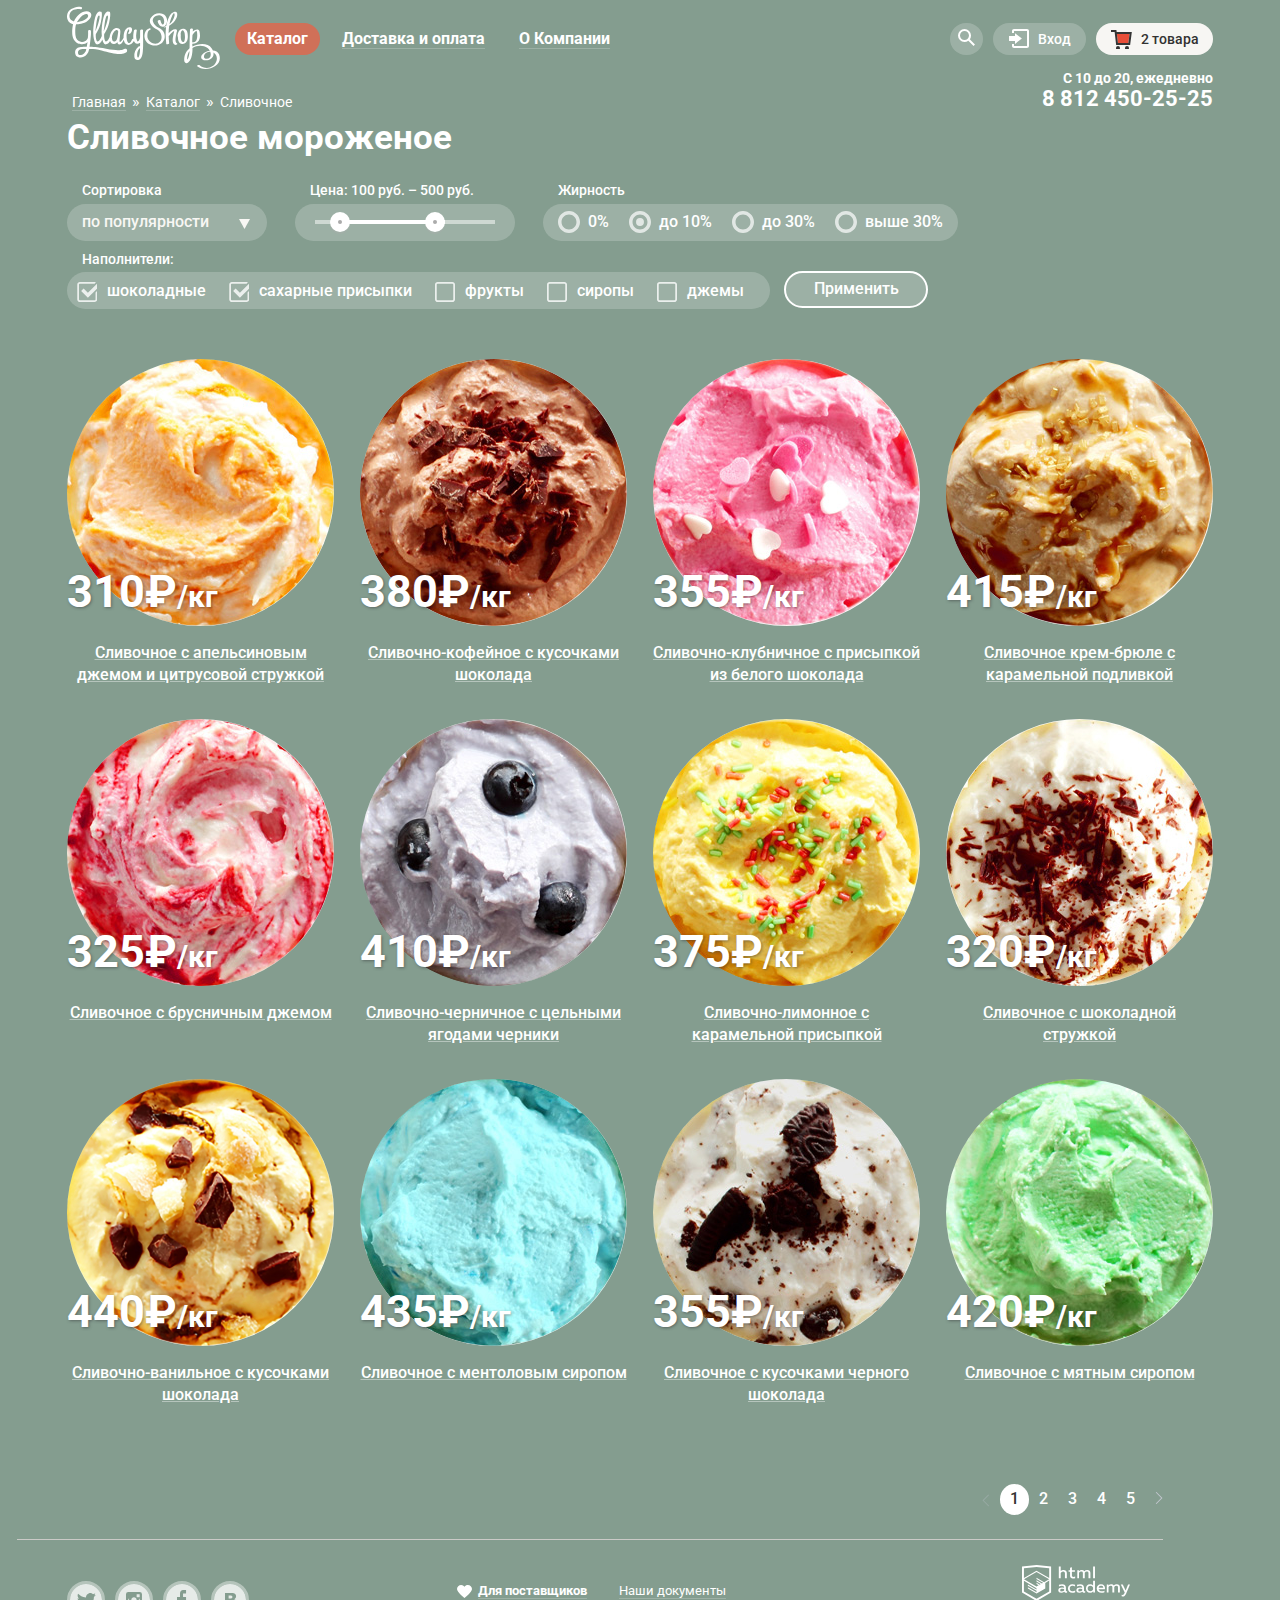
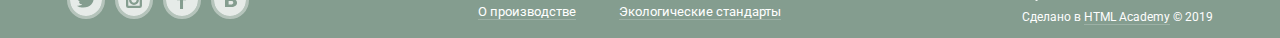
==== catalog.html @ 7339ff9d "Правки по защите" ====
<!DOCTYPE html>
<html lang="ru">
  <head>
    <meta charset="utf-8">
    <title>Сливочное мороженное - Магазин Глейси</title>
    <link href="https://fonts.googleapis.com/css?family=Roboto:400,500,700&display=swap&subset=cyrillic" rel="stylesheet">
    <link rel="stylesheet" href="css/normalize.css">
    <link rel="stylesheet" href="css/style.css">
  </head>
  <body>
  <input class="visually-hidden" type="radio" id="product-1" name="toggle" checked>
  <input class="visually-hidden" type="radio" id="product-2" name="toggle">
  <input class="visually-hidden" type="radio" id="product-3" name="toggle">
    <header class="header container">
      <div class="main-header-wrapper">
      <a class="logo" href="/"><img src="img/gllacy.svg" alt="Магазин мороженного Глейси" width="154" height="64"></a>
      <nav class="main-nav">
        <ul class="nav-list">
          <li class="nav-item active-main-menu"><a>Каталог</a>
            <ul class="catalog-nav-list">
              <li class="catalog-nav-item"><a>Новинки</a></li>
              <li class="catalog-nav-item active-sub-menu"><a href="#">Сливочное</a></li>
              <li class="catalog-nav-item"><a href="#">Щербеты</a></li>
              <li class="catalog-nav-item"><a href="#">Фруктовый лед</a></li>
              <li class="catalog-nav-item"><a href="#">Мелорин</a></li>
            </ul>
          <li class="nav-item"><a href="#">Доставка и оплата</a></li>
          <li class="nav-item"><a href="#">О Компании</a></li>
        </ul>
      </nav>
        <a href="" class="header-button search-button"></a>
        <div class="search-wrapper">
        <div class="search-area">
          <form class="" method="get">
            <label  class="visually-hidden" for="search"></label>
            <input type="search" class="field search-field" id="search" placeholder="Крем-брюле">
          </form>
        </div>

        </div>
        <a href="#" class="header-button user-nav-button">Вход</a>
        <div class="user-nav-wrapper">
        <div class="user-nav">
          <form class="user-nav-form" method="get">
            <p>
              <label class="visually-hidden" for="user-email"></label>
              <input type="email" class="email-field field" id="user-email" name="user-email"  placeholder="email@example.com">
            </p>
            <p>
              <label for="user-password" class="visually-hidden"></label>
              <input class="password-field field" id="user-password" type="password" name="password" placeholder="*******">
            </p>
            <button class="login-button btn" type="submit">Войти</button>
          </form>
          <a href="#">Забыли пароль?</a>
          <a href="#">Новая регистрация</a>
        </div>
        </div>
        <a href="" class="header-button cart cart-active">2 товара</a>
        <div class="cart-full-wrapper">
        <div class="cart-full">
          <table class="checkout">
            <tr class="checkout-goods">
              <td class="checkout-goods-delete"><button class="goods-reset-button" type="reset"></button></td>
              <td class="checkout-goods-img"><img class="checkout-img-radius" src="img/checkout-icecream-1.jpg" width="33" height="33" alt="Пломбир с апельсиновым джемом"></td>
              <td class="checkout-goods-name"><a href="#">Пломбир с апельсиновым джемом</a></td>
              <td class="checkout-goods-quantity">1,5 кг х 200 руб.</td>
              <td class="checkout-goods-amount">300 руб.</td>
            </tr>
            <tr class="checkout-goods">
              <td class="checkout-goods-delete"><button class="goods-reset-button" type="reset"></button></td>
              <td class="checkout-goods-img"><img class="checkout-img-radius" src="img/checkout-icecream-2.jpg" width="33" height="33"  alt="Клубничный пломбир с присыпкой из белого шоколада"></td>
              <td class="checkout-goods-name"><a href="#">Клубничный пломбир с присыпкой из белого шоколада</a></td>
              <td class="checkout-goods-amount">1,5 кг х 300 руб.</td>
              <td class="checkout-goods-amount">450 руб.</td>
            </tr>
          </table>
          <span class="checkout-total-amount">Итого: 750 руб.</span>
          <a class="checkout-button btn" href="#">Оформить заказ</a>
        </div>
        </div>
        <div class="opening-hours">
          <p>С 10 до 20, ежедневно<br><a href="tel:+78124502525">8 812 450-25-25</a></p>
        </div>
       </div>
    </header>
    <main class="main-content container">
      <ul class="breadcrumbs-list">
        <li class="breadcrumbs-item"><a href="/">Главная</a></li>
        <li class="breadcrumbs-item"><a href="#">Каталог</a></li>
        <li class="breadcrumbs-item"><a>Сливочное</a></li>
      </ul>
      <section>
        <h1 class="title">Сливочное мороженое</h1>
        <section class="goods-filter">
          <h2 class="visually-hidden">Фильтр</h2>
          <form class="goods-filter" action="#" method="get">
            <fieldset class="filter-field">
              <legend class="filter-title">Сортировка</legend>
              <div class="filter-wrapper select">
                <select class="filter-select" name="sort" id="sort">
                  <option value="popular">по популярности</option>
                  <option value="low-price">сначала не дорогие</option>
                  <option value="high-price">сначала дорогие</option>
                  <option value="fat">по жирности</option>
                </select>
                <svg class="select-icon" xmlns="http://www.w3.org/2000/svg" viewBox="0 0 11 10" width="11" height="10">
                  <path d="M5.5 10L0 0h11"/>
                </svg>
              </div>
            </fieldset>
            <fieldset class="filter-field">
              <legend class="filter-title">Цена: 100 руб. – 500 руб.</legend>
                <div class="filter-wrapper filter-price">
                  <div class="range-controls">
                    <div class="scale">
                      <div class="bar">
                        <div class="toggle toggle-min"></div>
                        <div class="toggle toggle-max"></div>
                      </div>
                    </div>
                  </div>
                </div>
            </fieldset>
            <fieldset class="filter-field">
                <legend class="filter-title">Жирность</legend>
                <div class="filter-wrapper fat">
                  <label class="radio">
                    <input class="radio-input visually-hidden" type="radio" name="fat" value="0">
                    <span class="radio-button"></span>
                    <span class="radio-label">0%</span>
                  </label>
                  <label class="radio">
                    <input class="radio-input visually-hidden"  type="radio" name="fat" value="up to 10" checked>
                    <span class="radio-button"></span>
                    <span class="radio-label">до 10%</span>
                  </label>
                  <label class="radio">
                    <input class="radio-input visually-hidden"  type="radio" name="fat" value="up to 30">
                    <span class="radio-button"></span>
                    <span class="radio-label">до 30%</span>
                  </label>
                  <label class="radio">
                    <input class="radio-input visually-hidden"  type="radio" name="fat" value="more then 30">
                    <span class="radio-button"></span>
                    <span class="radio-label">выше 30%</span>
                  </label>
                </div>
            </fieldset>
            <fieldset class="filter-field">
              <legend class="filter-title">Наполнители:</legend>
              <div class="filter-wrapper filler">
                <label class="check">
                  <input class="check-input visually-hidden" type="checkbox" checked>
                  <span class="check-box"></span>
                  <span class="check-label">шоколадные</span>
                </label>
                <label class="check">
                  <input class="check-input visually-hidden" type="checkbox" checked>
                  <span class="check-box"></span>
                  <span class="check-label">сахарные присыпки</span>
                </label>
                <label class="check">
                  <input class="check-input visually-hidden" type="checkbox">
                  <span class="check-box"></span>
                  <span class="check-label">фрукты</span>
                </label>
                <label class="check">
                  <input class="check-input visually-hidden" type="checkbox">
                  <span class="check-box"></span>
                  <span class="check-label">сиропы</span>
                </label>
                <label class="check">
                  <input class="check-input visually-hidden" type="checkbox">
                  <span class="check-box"></span>
                  <span class="check-label">джемы</span>
              </label>
              </div>
            </fieldset>
            <button class="filter-button" type="submit">Применить</button>
          </form>
        </section>
        <ul class="goods-list">
          <li class="goods-item">
            <a class="goods-link" href="#">
              <img class="round" src="img/orange.jpg" width="267" height="267" alt="Сливочное с апельсиновым джемом и цитрусовой стружкой">
              <p class="price">310&#8381;<span>/кг</span></p>
            </a>
            <a href="#">Сливочное с апельсиновым джемом и цитрусовой стружкой</a>
            <a class="quick-view btn" href="#">Быстрый просмотр</a>
          </li>
          <li class="goods-item">
            <a class="goods-link" href="#">
              <img class="round" src="img/coffee.jpg" width="267" height="267"  alt="Сливочно-кофейное с кусочками шоколада">
              <p class="price">380&#8381;<span>/кг</span></p>
            </a>
            <a href="#">Сливочно-кофейное с кусочками шоколада</a>
            <a class="quick-view btn" href="#">Быстрый просмотр</a>
          </li>
          <li class="goods-item">
            <a class="goods-link" href="#">
              <img class="round" src="img/strawberry.jpg" width="267" height="267"  alt="Сливочно-клубничное с присыпкой из белого шоколада">
              <p class="price">355&#8381;<span>/кг</span></p>
            </a>
            <a href="#">Сливочно-клубничное с присыпкой из белого шоколада</a>
            <a class="quick-view btn" href="#">Быстрый просмотр</a>
          </li>
          <li class="goods-item">
            <a class="goods-link" href="#">
              <img class="round" src="img/cream.jpg" width="267" height="267"  alt="Сливочное крем-брюле с карамельной подливкой">
              <p class="price">415&#8381;<span>/кг</span></p>
            </a>
            <a href="#">Сливочное крем-брюле с карамельной подливкой</a>
            <a class="quick-view btn" href="#">Быстрый просмотр</a>
          </li>
          <li class="goods-item">
              <a class="goods-link" href="#">
              <img class="round" src="img/lingonberry.jpg" width="267" height="267"  alt="Сливочное с брусничным джемом">
            <p class="price">325&#8381;<span>/кг</span></p>
            </a>
            <a href="#">Сливочное с брусничным джемом</a>
            <a class="quick-view btn" href="#">Быстрый просмотр</a>
          </li>
          <li class="goods-item">
            <a class="goods-link" href="#">
              <img class="round" src="img/blueberries.jpg" width="267" height="267"  alt="Сливочно-черничное с цельными ягодами черники ">
              <p class="price">410&#8381;<span>/кг</span></p>
            </a>
            <a href="#">Сливочно-черничное с цельными ягодами черники</a>
            <a class="quick-view btn" href="#">Быстрый просмотр</a>
          </li>
          <li class="goods-item">
            <a class="goods-link" href="#">
              <img class="round" src="img/lemon.jpg" width="267" height="267"  alt="Сливочно-лимонное с карамельной присыпкой">
              <p class="price">375&#8381;<span>/кг</span></p>
            </a>
            <a href="#">Сливочно-лимонное с карамельной присыпкой</a>
            <a class="quick-view btn" href="#">Быстрый просмотр</a>
          </li>
          <li class="goods-item">
            <a class="goods-link" href="#">
              <img class="round" src="img/chocolate-chips.jpg" width="267" height="267"  alt="Сливочное с шоколадной стружкой">
              <p class="price">320&#8381;<span>/кг</span></p>
            </a>
            <a href="#">Сливочное с шоколадной стружкой</a>
            <a class="quick-view btn" href="#">Быстрый просмотр</a>
          </li>
          <li class="goods-item">
            <a class="goods-link" href="#">
              <img class="round" src="img/chocolate-pieces.jpg" width="267" height="267"  alt="Сливочно-ванильное с кусочками шоколада">
              <p class="price">440&#8381;<span>/кг</span></p>
            </a>
            <a href="#">Сливочно-ванильное с кусочками шоколада</a>
            <a class="quick-view btn" href="#">Быстрый просмотр</a>
          </li>
          <li class="goods-item">
            <a class="goods-link" href="#">
              <img class="round" src="img/menthol.jpg" width="267" height="267"  alt="Сливочноe с ментоловым сиропом">
              <p class="price">435&#8381;<span>/кг</span></p>
            </a>
            <a href="#">Сливочноe с ментоловым сиропом</a>
            <a class="quick-view btn" href="#">Быстрый просмотр</a>
          </li>
          <li class="goods-item">
            <a class="goods-link" href="#">
              <img class="round" src="img/black-chokolate.jpg" width="267" height="267"  alt="Сливочное с кусочками черного шоколада">
              <p class="price">355&#8381;<span>/кг</span></p>
            </a>
            <a href="#">Сливочное с кусочками черного шоколада</a>
            <a class="quick-view btn" href="#">Быстрый просмотр</a>
          </li>
          <li class="goods-item">
            <a class="goods-link" href="#">
              <img class="round" src="img/mint.jpg" width="267" height="267"  alt="Сливочное с мятным сиропом">
              <p class="price">420&#8381;<span>/кг</span></p>
            </a>
            <a href="#">Сливочное с мятным сиропом</a>
            <a class="quick-view btn" href="#">Быстрый просмотр</a>
          </li>
        </ul>
      </section>
      <ul class="pagination-list">
         <li class="pagination-item">
           <a class="prev-pages disabled" aria-label="Назад">
             <svg xmlns="http://www.w3.org/2000/svg" width="8" height="12" viewBox="0 0 8 12">
               <path fill="#C1C6CE" d="M7.237 5.642L1.729.133a.506.506 0 1 0-.716.716L6.163 6l-5.151 5.15a.507.507 0 0 0 .716.717l5.509-5.509a.504.504 0 0 0 0-.716z"/>
             </svg>
           </a>
         </li>
         <li class="pagination-item active"><a href="" aria-label="Страница 1">1</a></li>
         <li class="pagination-item"><a href="#" aria-label="Страница 2">2</a></li>
         <li class="pagination-item"><a href="#" aria-label="Страница 3">3</a></li>
         <li class="pagination-item"><a href="#" aria-label="Страница 4">4</a></li>
         <li class="pagination-item"><a href="#" aria-label="Страница 5">5</a></li>
         <li class="pagination-item">
           <a class="next-page" href="#" aria-label="Вперед">
             <svg xmlns="http://www.w3.org/2000/svg" width="8" height="12" viewBox="0 0 8 12">
               <path fill="#C1C6CE" d="M7.237 5.642L1.729.133a.506.506 0 1 0-.716.716L6.163 6l-5.151 5.15a.507.507 0 0 0 .716.717l5.509-5.509a.504.504 0 0 0 0-.716z"/>
             </svg>
           </a>
         </li>
      </ul>
    </main>
    <footer class="footer container">
      <ul class="socials-list">
        <li class="socials-item twitter"><a href="https://twitter.com" aria-label="Twitter"></a></li>
        <li class="socials-item instagram"><a href="https://instagram.com" aria-label="Instagram"></a></li>
        <li class="socials-item facebook"><a href="https://facebook.com" aria-label="Facebook"></a></li>
        <li class="socials-item vkontakte"><a href="https://vk.com" aria-label="VK"></a></li>
      </ul>
      <ul class="company-info-list">
         <li class="company-info-item"><a href="#">Для поставщиков</a></li>
         <li class="company-info-item"><a href="#">Наши документы</a></li>
         <li class="company-info-item"><a href="#">О производстве</a></li>
         <li class="company-info-item"><a href="#">Экологические стандарты</a></li>
       </ul>
       <div class="developer">
         <a href="https://htmlacademy.ru/intensive/htmlcss"><img src="img/logo-htmlacademy-small.svg" width="108" height="39" alt="HTML Academy"></a>
         <p>Сделано в <a href="https://htmlacademy.ru/intensive/htmlcss">HTML Academy</a> © 2019</p>
     </div>
    </footer>
  </body>
</html>
---- css/style.css ----
body {
  font-family: "Roboto", "Open Sans", sans serif;
  font-size: 16px;
  color: #fff;
  background-color: #849d8f;
}
html {
  box-sizing: border-box;
}
*,
*::before,
*::after {
  box-sizing: inherit;
}
a {
  text-decoration: none;
}

button {
  border: none;
}

img {
  max-width: 100%;
  height: auto;
}

.visually-hidden {
  position: absolute;
  width: 1px;
  height: 1px;
  margin: -1px;
  border: 0;
  padding: 0;
  clip: rect(0 0 0 0);
  overflow: hidden;
}
.site-wrapper {
  min-width: 1146px;
  background: #849d8f url("../img/slider-1.png") no-repeat  top center;
}
.btn {
  display: inline-block;
  text-align: center;
  vertical-align: middle;
  text-decoration: none;
  color: #fff;
  border-radius: 30px;
  background-color: #f26843;
  background-image: linear-gradient(to bottom,#f26843 0%,#e74a35 100%);
  box-shadow: 0 1px 1px #ac1000;
  cursor: pointer;
}
.btn:hover {
  background-color: #ed705e;
  box-shadow: 0px 2px 2px 0 #ac1000;
  background-image: linear-gradient(to bottom, rgba(255, 255, 255, 0.2), rgba(255, 255, 255, 0.2)), linear-gradient(to top, #e74a35, #f26843);
}
.btn:active {
  background-color: #ed705e;
  box-shadow: inset 0px 2px 2px 0 #942718;
  background-image: linear-gradient(to bottom, rgba(0, 0, 0, 0.07), rgba(0, 0, 0, 0.07)), linear-gradient(to top, #e74a35, #f26843);
}

.field {
  display: block;
  border-radius: 5px;
  border: 1px solid #d3d3d2;
  background-color: #fff;
  padding-left: 15px;
}

.field:hover {
  border: solid 2px rgba(154, 154, 154, 0.52);
}
.field:focus{
  border: solid 2px rgba(46, 136, 228, 0.52);
  outline: none;
}
input[type="text"]::placeholder,
input[type="email"]::placeholder,
input[type="search"]::placeholder,
textarea::placeholder{
  color: #999;
  font-weight:  normal;
}

input[type="text"],
input[type="email"],
input[type="search"]{
  color: #323232;
  font-weight:  bold;
}

/*Header*/

.main-header-wrapper {
  min-height: 77px;
  display: flex;
  flex-wrap: wrap;
  align-items: center;
  position: relative;
  z-index: 10;
}
.container {
  width: 1146px;
  margin: 0 auto;
}

.logo {
  width: 153px;
  height: 65px;
  border: none;

}
.nav-list {
  list-style: none;
  display: flex;
  flex-wrap: wrap;
  position: relative;
  line-height: 32px;
  max-width: 700px;
  margin-left: -25px;
  cursor: pointer;
}

.nav-item {
  margin-right: 10px;
  padding: 0 12px;
}
.nav-item:hover {
  background-color: #f7f6f3;
  border-radius: 20px;

}
.nav-item:hover a{
  color: #323232;
}

.nav-item a{
  font-weight: bold;
  font-size: 16px;
  color: white;
  line-height: 18px;
  border-bottom: 1px solid rgba(255, 255, 255, 0.2);
}

 .nav-item:first-child:hover .catalog-nav-list {
  display: block;
 }
.nav-item a:hover {
  color: #323232;
}
.active-main-menu {
  background-color: #d07058;
  border-radius: 20px;
  border: none;
}
.active-main-menu a {
  border: none;
}
.catalog-nav-list {
  display: none;
  list-style: none;
  min-width: 143px;
  position: absolute;
  top: 26px;
  left: 28px;
  box-shadow: 0px 20px 20px 0px rgba(0, 0, 0, 0.4);
  border-radius: 5px;
  padding: 0;
  margin: 0;
  padding-top: 10px;
  cursor: pointer;
}
.catalog-nav-list a {
  font-size: 14px;
  font-weight: normal;
  line-height: 16px;
  color: #323232;
  border: none;
}
.catalog-nav-item {
  padding-left: 20px;
  border-bottom: 10px;
  background-color: #f8f7f4;
}
.catalog-nav-item:first-child a {
  font-weight: bold;
}

.catalog-nav-item:first-child{
  padding: 3px 20px;
  border-radius: 5px 5px 0 0;
}

.catalog-nav-item:first-child:after{
  content: "";
  position: absolute;
  top: 47px;
  right: 5px;
  width: 132px;
  height: 1px;
  background-color: #cacac7;
}

.catalog-nav-item:last-child {
  padding-bottom: 5px;
  border-radius: 0 0 5px 5px;
}

.catalog-nav-list li:hover {
  background-color: #fbded7;
}

.catalog-nav-list li:active {
  background-color: #f6b5a5;
}

.catalog-nav-list li:visited {
  background-color: #d07058;
}

.active-sub-menu {
  background-color: #d07058;
}
.active-sub-menu a[href*="#"]{
  color: #fff;
}
.active-sub-menu a:hover{
  color: #323232;
}
.catalog-nav-item:hover a{
  color: #323232;
}

.search-button {
  position: relative;
  min-width: 33px;
  margin-right: 10px;
  border-radius: 50%;
  margin-left: auto;
}
.search-button::before {
  content: "";
  background: url("../img/search.svg") no-repeat;
  position: absolute;
  top: 6px;
  left: 8px;
  width: 21px;
  height: 19px;
}

.search-button:hover:before {
  background: url("../img/search-active.svg") no-repeat;
}
.search-button:hover,
.user-nav-button:hover,
.cart:hover{
  background-color: #f7f6f3;
  color: #323232;
}
.search-wrapper {
  display: none;
  padding-bottom: 10px;
  position: absolute;
  top: 50px;
  right: 210px;
  padding-top: 10px;
}
.search-area {
  min-width: 341px;
  min-height: 84px;
  box-shadow: 0px 20px 20px 0 rgba(0, 0, 0, 0.4);
  padding-top: 0.1px;
  background-color: #f8f7f4;
  border-radius: 5px;
}

.search-field {
  width: 311px;
  height: 44px;
  margin: 20px auto;
}

.search-button:hover +.search-wrapper,
.search-button:focus +.search-wrapper,
.search-wrapper:hover{
  display: block;
}
.search-wrapper:focus-within,
.cart-full-wrapper:focus-within,
.user-nav-wrapper:focus-within{
  display: block;
}

.user-nav-wrapper {
  display: none;
  position: absolute;
  z-index: 1;
  top: 50px;
  right: 110px;
  padding-top: 10px;
}
.user-nav {
  min-width: 277px;
  min-height: 214px;
  box-shadow: 0px 20px 20px 0 rgba(0, 0, 0, 0.4);
  background-color: #f8f7f4;
  border-radius: 5px;
  padding-top: 5px;
  vertical-align: middle;
}
.user-nav a {
  display: block;
  font-size: 13px;
  color: #323232;
  text-decoration: underline;
  margin-left: 140px;
  padding: 2px;

}
.user-nav a:hover{
  color: #e84d37;
}

.user-nav-form {
  display:block;
}

.email-field,
.password-field{
  width: 241px;
  height: 44px;
  margin: 15px auto;
}
.password-field {
  margin-bottom: 25px;
}
.header-button {
  min-height: 32px;
  color: #fff;
  font-size: 14px;
  font-weight: 500;
  line-height: 14px;
  border-radius: 20px;
  padding: 9px 0;
  background: rgba(255,255,255, 0.2);
}
.login-button {
  position: absolute;
  top: 155px;
  left: 20px;
  min-width: 100px;
  min-height: 44px;
  border-radius: 20px;
  cursor: pointer;
}
.user-nav-button  {
  position: relative;
  min-width: 93px;
  padding-left: 45px;
}
.user-nav-button::before {
  content: "";
  background: url("../img/signin.svg") no-repeat;
  position: absolute;
  top: 6px;
  left: 16px;
  width: 21px;
  height: 19px;
}

.user-nav-button:hover:before {
  background: url("../img/signin-active.svg") no-repeat;
  color: #323232;
}
.user-nav-button:hover +.user-nav-wrapper,
.user-nav-button:focus +.user-nav-wrapper,
.user-nav-wrapper:hover{
  display: block;
}
.cart {
  position: relative;
  min-width: 100px;
  margin-left: 10px;
  padding-left: 45px;
  min-width: 100px;
}
.cart::before {
  content: "";
  background: url("../img/basket.svg") no-repeat;
  position: absolute;
  left: 15px;
  top: 7px;
  width: 21px;
  height: 19px;
}

.cart:hover:before {
  background: url("../img/basket-active.svg") no-repeat;
  color: #323232;
}
.cart-active {
  width: 117px;
  background-color: #f7f6f3;
  font-weight: 500;
  color: #323232;
  cursor: pointer;
}
.cart-active:before {
  content: "";
  background: url("../img/basket-active.svg") no-repeat;
}
.cart-active:hover +.cart-full-wrapper,
.cart-active:focus +.cart-full-wrapper,
.cart-full-wrapper:hover{
  display: block;
}

.opening-hours {
  position: absolute;
  right: 0;
  top: 56px;
  font-size: 14px;
  font-weight: bold;
  line-height: 16px;
  text-align: right;
}

.opening-hours a{
  font-size: 22px;
  line-height: 26px;
  text-align: right;
  color: #fff;
}
.opening-hours a:hover{
  color: #ffbc9e
}

/*Main*/
.main-content .title {
  font-size: 35px;
  line-height: 41px;
  margin-top: -10px;
}
.breadcrumbs-list {
  display: flex;
  flex-wrap: wrap;
  list-style: none;
  margin-left: -35px;
 }
 .breadcrumbs-item {
  position: relative;
 }
.breadcrumbs-item a{
  list-style: none;
  font-size: 14px;
  line-height: 16px;
  margin-right: 20px;
  color: #fff;
}
.breadcrumbs-item a:hover{
  color: #ffbc9e;
}

.breadcrumbs-item:not(:last-child):after {
  content: "»";
  left: 60px;
  position: absolute;
}

.breadcrumbs-item [href] {
  border-bottom: 1px solid rgba(255, 255, 255, 0.2);
}
.breadcrumbs-item:last-child a:hover{
  color: #fff;
}

.promo {
  display: flex;
  justify-content: space-between;
  flex-wrap: wrap;
  margin-top: 40px;

}

.first-promo {
  width: 560px;
  min-height: 229px;
  background: #DC143C url("../img/raspberries-bg.jpg") no-repeat;
  position: relative;
  border-radius: 15px;
}
.second-promo {
  width: 560px;
  min-height: 229px;
  background: #904101 url("../img/chocolate-bg.jpg") no-repeat;
  position: relative;
  border-radius: 15px;
}

.promo-title {
  font-size: 35px;
  font-weight: bold;
  line-height: 41px;
  margin: 10px 0;
  padding-left: 20px;
  padding-top: 10px;
}
.promo-text {
  font-size: 18px;
  font-weight: bold;
  line-height: 22px;
  padding-left: 20px;
  padding-right: 20px;

}
.promo-button {
  position: absolute;
  bottom: 10%;
  right: 3%;
  color: #fff;
  font-size: 18px;
  padding: 12px 26px;
}

.features {
  background: #eeecca url("../img/wafer-bg.jpg") no-repeat;
  width: 1146px;
  height: 306px;
  border-radius: 15px;
  font-size: 16px;
  color: #323232;
  margin-top: -20px;
  margin-bottom: 40px;

}

.features-title{
  display: inline-block;
  font-size: 24px;
  font-weight: 500;
  line-height: 30px;
  padding-left: 20px;
  vertical-align: center;
}

.features-list {
  list-style: none;
  display: flex;
  justify-content: space-around;
  flex-wrap: wrap;
  margin: 0;
}

.features-item {
  width: 480px;
  margin-bottom: 25px;
  position: relative;
  line-height: 22px;
  letter-spacing: normal;
}

.icecream::before{
  content: "";
  background: url("../img/icecream.svg") no-repeat;
  position: absolute;
  top: -15px;
  left: -55px;
  width: 49px;
  height: 49px;

}

.leaf:before {
  content: "";
  background: url("../img/leaf.svg") no-repeat;
  position: absolute;
  top: -18px;
  left: -55px;
  width: 49px;
  height: 49px;
}

.cow:before {
  content: "";
  background: url("../img/cow.svg") no-repeat;
  position: absolute;
  top: -16px;
  left: -52px;
  width: 49px;
  height: 49px;
}

.termometr:before {
  content: "";
  background: url("../img/termometr.svg") no-repeat;
  position: absolute;
  top: -19px;
  left: -52px;
  width: 49px;
  height: 49px;
}

.goods-filter {
  display: flex;
  flex-wrap: wrap;
  position: relative;
  margin-left: -7px;
}

.filter-field {
  border: none ;
}
.filter-title {
  font-size: 14px;
  font-weight: 500;
  padding-left: 15px;
}
.filter-wrapper {
  background-color: rgba(255, 255, 255, 0.2);
  border-radius: 30px;
}
select::-ms-expand {
  display: none;
}
select {
  -webkit-appearance: none;
  -moz-appearance: none;
  appearance: none;
  border: none;
}
.select {
  min-width: 194px;
  min-height: 37px;
  position: relative;
  padding: 9px 15px;

}

.filter-select {
  min-width: 170px;
  min-height: 18px;
  background: none;
  font-weight: 500;
  color: #f8f7f4;
  cursor: pointer;
}

.filter-select option {
  font-size: 14px;
  font-weight: 500;
  color: #333;
}
.filter-select:hover,
.filter-select:focus {
 color: #323232;
}
.filter-select:hover + .select-icon,
.filter-select:focus + .select-icon{
  fill: #333;
}
.select:hover,
.select:focus {
  border: none;
  background-color: #fff;
  color: #323232;
}

.select:hover select {
  color: #323232;
}

.select-icon {
  position: absolute;
  z-index: 1;
  top: 15px;
  right: 17px;
  width: 11px;
  height: 10px;
  fill: #f8f7f4;
  pointer-events: none;
}

.range-controls {
  min-width: 220px;
}
.toggle {
  content: "";
  background: url("../img/toggle.svg") no-repeat;
  position: absolute;
  top: 8px;
  left: 10px;
  width: 20px;
  height: 22px;
  cursor: pointer;

}
.range-controls {
  position: relative;
  padding-top: 16.5px;
  padding-bottom: 16.5px;
  padding-left: 20px;
}
.range-controls .scale {
  width: 180px;
  height: 4px;
  margin-left: 0;
  background-color: rgba(255, 255, 255, 0.5);
}
.range-controls .bar {
  height: 4px;
  width: 100px;
  background-color: #fff;
  margin-left: 30px;
}
.range-controls .toggle-min{
  left: 35px;
}
.range-controls .toggle-max {
  left: 130px;
}
.toggle:hover {
  transform: scale(1.1);
}
.fat {
  display: flex;
  justify-content: space-between;
  align-items: center;
  min-width: 415px;
  height: 37px;
  position: relative;
  padding: 0 15px;
  font-weight: 500;
}

.radio-input {

}
.radio {
  cursor: pointer;
}
.radio-button{
  width: 25px;
  height: 25px;
  top: 7px;
  position: absolute;
  opacity: 0.7;
  background: url("../img/radioOff.svg") no-repeat;
  background-size: 22px 22px;
  cursor: pointer;
}

.radio-label {
  padding-left: 30px;
}


.radio-input:checked + .radio-button {
  background: url("../img/radioOn.svg") no-repeat;
  background-size: 22px 22px;
}

.filler  {
  display: flex;
  justify-content: space-between;
  align-items: center;
  width: 703px;
  height: 37px;
  padding: 0 10px;
  font-weight: 500;
}
.check {
  cursor: pointer;
}
.check-input {

}
.check-label {
  padding-left: 30px;
  margin-right: 16px;
}
.check-box {
  width: 20px;
  height: 20px;
  position: absolute;
  padding: 6px;
  opacity: 0.8;
  background: url("../img/checkboxOff.svg") no-repeat;
  background-size: 20px 20px;
  vertical-align: middle;
  cursor: pointer;
}
.check-input:checked + .check-box {
  background: url("../img/checkboxOn.svg") no-repeat;
  background-size: 24px 20px;
}
.check-box:hover,
.check-box:checked:hover,
.radio-button:hover,
.radio-button:checked:hover {
  opacity: 1;
}
.check-box:disabled,
.radio-button:disabled,
.check-label:disabled,
.radio-label:disabled{
  opacity: 0.1;
}

.filter-button{
  width: 144px;
  height: 37px;
  font-weight: 500;
  color: #fff;
  border: solid 2px #fff;
  background-color: rgba(255, 255, 255, 0.2);
  border-radius: 20px;
  margin-top: 20px;
  cursor: pointer;
}
.filter-button:hover {
  background-color: #fff;
  color: #323232;
  font-weight: 500;
}
.filter-button:active {
  box-shadow: inset 0px 2px 1px 0 #696969;
  background-color: #ededed;
}

.wrapper-area {
  display: flex;
  justify-content: space-between;
  flex-wrap: wrap;
  margin-bottom: 40px;
}

.blog-new {
  background: #fff url("../img/strawberry-bg.jpg") no-repeat;
  min-width: 560px;
  min-height: 220px;
  border-radius: 15px;
  padding-left: 20px;
}

.blog-new .title {
  color: #323232;
  font-weight: 500;
  font-size: 16px;
  padding-top: 25px;
  margin-bottom: -7px;

}
.blog-new a {
  font-size: 24px;
  line-height: 30px;
  line-height: 30px;
  color: #323232;
  font-weight: bold;
  text-decoration: underline;
}
.blog-new a:hover{
  color: #ffbc9e;
}

.subscribe {
  background-image: url("../img/subscribe-bg.svg");
  background-repeat: no-repeat;
  position: relative;
  border-radius: 10px;
  width: 560px;
  padding-top: 20px;
  padding-left: 27px;
}

.subscribe::before {
  content: "";
  background-color: #f8f7f4;
  border-radius: 10px;
  position: absolute;
  top: 4px;
  left: 6px;
  width: 549px;
  min-height: 211px;
}
.subscribe p {
  width: 506px;
  line-height: 22px;
  color: #5a5a5a;
  position: absolute;
}
.subscribe-form {
  display: flex;
  position: absolute;
  top: 70%;
  min-height: 44px;
  width: 368px;
  margin-top: -15px;
}

.subscribe-button {
  min-width: 129px;
  height: 44px;
  font-weight: bold;
}
.subscribe-email {
  min-width: 368px;
  height: 44px;
  margin-right: 11px;
  color: #999;
  padding-left: 12px;
  line-height: 44px;
}
.cart-full-wrapper {
  display: none;
  position: absolute;
  z-index: 1;
  top: 50px;
  right: 0;
  padding-top: 10px;
}
.cart-full {
  width: 540px;
  min-height: 240px;
  background-color: #f8f7f4;
  box-shadow: 0px 20px 20px 0 rgba(0, 0, 0, 0.4);
  border-radius: 5px;
  font-size: 13px;
  color: #323232;
}
.checkout-goods-name a{
  color: #323232;
}
.checkout-goods-name a:hover{
  color: #e84d37;
}
.checkout-goods-name:hover {
  text-decoration: underline;
}


.checkout {
  padding: 15px 0;
  position: relative;

}
.checkout:after {
  content: "";
  position: absolute;
  top: 130px;
  width: 510px;
  margin-left: 15px;
  height: 1px;
  background: #cacac7;
}
.checkout-goods {
  height: 50px;
}
.checkout-goods-img {
  width: 33px;
  height: 33px;
}
.checkout-img-radius {
  border-radius: 33px;
}

.checkout-goods-delete {
  width: 33px;
  height: 33px;
  text-align: center;
}
.goods-reset-button {
  width: 11px;
  height: 11px;
  margin: 0 auto;
  background: url("../img/reset.svg") no-repeat;
  cursor: pointer;
}
.checkout-goods-name {
  width: 220px;
  padding: 0 10px;
}
.checkout-goods-quantity {
  width: 100px;
  padding: 0 10px;
}
.checkout-goods-amount {
  padding: 0 10px;
}


.checkout-total-amount {
  font-size: 15px;
  font-weight: bold;
  color: #323232;
  padding: 12px 20px;
  float: right;
}
.checkout-button {
  display: block;
  position: absolute;
  right: 20px;
  bottom: 20px;
  width: 170px;
  height: 44px;
  text-align: center;
  font-size: 18px;
  font-weight: bold;
  line-height: 44px;
}

.goods-list {
  list-style: none;
  display: flex;
  flex-wrap: wrap;
  justify-content: space-between;
  align-items: center;
  margin-top: 40px;
  padding: 0;
}

.goods-item {
  width: 267px;
  height: 360px;
  position: relative;
}
.goods-item  img {
  position: relative;
  z-index: -5;
}

.price {
  position: absolute;
  top: 165px;
  font-size: 45px;
  line-height:45px;
  font-weight: bold;
  color: #fff;
  text-shadow: 0.5px 0.9px 3px rgba(49, 50, 53, 0.5);
}

.bestsellers .goods-item::before {
  content: "";
  background: url("../img/hits.svg") no-repeat;
  position: absolute;
  z-index: 6;
  width: 61px;
  height: 61px;
}
.goods-link {
  padding-bottom: 10px;
}
.goods-item span {
  font-size: 30px;
  font-weight: bold;
  line-height: 45px;
  color: #fff;
  text-shadow: 0.5px 0.9px 3px rgba(49, 50, 53, 0.5);

}
.goods-item a {
  display: block;
  position: relative;
  z-index: 5;
  font-weight: 500;
  font-size: 16px;
  line-height: 22px;
  text-align: center;
  color: #fff;
  text-decoration: underline;
  text-decoration-color: rgba(255, 255, 255, 0.4);

}
.goods-item a:hover{
  color: #ffbc9e
}

.round {
  border-radius: 267px;
}
.items-name {
  border: none;
}
.goods-item:hover {
  z-index: 10;
}
.goods-item:hover:after {
  content: "";
  position: absolute;
  z-index: 3;
  left: -13px;
  top: -8px;
  width: 293px;
  height: 405px;
  border-radius: 5px;
  opacity: 0.2;
  box-shadow: 0px 20px 20px 0 rgba(0, 0, 0, 0.4);
  background-color: #f8f7f4;
}

.goods-item .quick-view {
  display: none;
  width: 200px;
  height: 44px;
  font-size: 18px;
  line-height: 44px;
  vertical-align: center;
  position: relative;
  color: #fff;
  text-decoration: none;
  margin: 10px auto;
}
.goods-item:hover >.quick-view {
  display: block;
  color: #fff;
}

.pagination-list{
  position: relative;
  display: flex;
  justify-content: flex-end;
  flex-wrap: wrap;
  list-style: none;
  margin-top: 45px;
  margin-bottom: 50px;
  margin-right: 40px;
}
.pagination-list a {
  display: block;
  padding: 6px 10px;
  font-size: 16px;
  font-weight: 500;
  color: #fff;

}
.pagination-list a:hover {
  border-radius: 50%;
  background-color: #fff;
  color: #323232;
}
.pagination-list a:active {
  opacity: 0.2;
  color: #000;
}
.pagination-list:after {
  content: "";
  position: absolute;
  top: 55px;
  right: 10px;
  width: 1146px;
  height: 1px;
  background: #cacac7;

}
.prev-pages {
  transform: rotate(180deg);
}
.pagination-list .disabled {
  opacity: 0.3;
}
.pagination-list .disabled:hover {
   background-color: #849d8f;
}
.pagination-list .active {
  border-radius: 50%;
  background-color: #fff;
}
.active a {
  color: #323232;
}

.main-content +.title {
  font-size: 35px;
  font-weight: bold;
  line-height: 41px;
  margin-left: 30px;
  margin-top: -10px;
}

.slider {
  position: relative;
  padding-top: 321px;
  text-align: center;
  color: #ffffff;
}

.slider-list {
  margin: 0;
  padding: 0;
  list-style: none;
}

.slide {
  display: none;
}

.slide-title {
  width: 700px;
  margin: 0 auto;
  margin-bottom: 24px;
  font-size: 60px;
  line-height: 60px;
  font-weight: 800;
}

.slider-button {
  padding: 12px 44px;
  font-weight: 600;
  font-size: 31px;
  line-height: 41px;
}

.slider-controls {
  position: absolute;
  bottom: 23px;
  left: 5px;
  z-index: 20;
  font-size: 0;
}

.slider-controls label {
  display: inline-block;
  width: 20px;
  height: 20px;
  margin-right: 8px;

  background-color: transparent;
  border: 2px solid #ffffff;
  border-radius: 50%;
  cursor: pointer;
  vertical-align: bottom;
}

#product-1:checked ~ .site-wrapper {
  background-color: #849d8f;
  background-image: url("../img/slider-1.png");
}

#product-2:checked ~ .site-wrapper {
  background-color: #8996a6;
  background-image: url("../img/slider-2.png");
}

#product-3:checked ~ .site-wrapper {
  background-color: #9d8b84;
  background-image: url("../img/slider-3.png");
}

#product-1:checked ~ .site-wrapper #slide1,
#product-2:checked ~ .site-wrapper #slide2,
#product-3:checked ~ .site-wrapper #slide3 {
  display: block;
}

#product-1:checked ~ .site-wrapper label[for="product-1"],
#product-2:checked ~ .site-wrapper label[for="product-2"],
#product-3:checked ~ .site-wrapper label[for="product-3"] {
  background-color: #ffffff;
}


.contacts {
  position: relative;
  margin-bottom: 10px;
}
.map {
  width: 1200px;
  margin-left: -27px;
}

.adress {
  width: 302px;
  min-height: 305px;
  background-color: #fff;
  border-radius: 10px;
  position: absolute;
  right: 5px;
  top: 75px;
  padding-left: 25px;
  color: #323232;
}

.adress .title{
  width: 150px;
  font-size: 14px;
  font-weight: normal;
  line-height: 20px;
  padding-top: 35px;

}
.adress span {
  display: inline-block;
  width: 250px;
  font-size: 18px;
  line-height: 24px;
  font-weight: bold;
  margin-top: -5px;
}
.adress p {
  width: 250px;
  font-size: 14px;
  font-weight: normal;
  line-height: 20px;
}

 .adress a {
  font-size: 18px;
  font-weight: bold;
  line-height: 24px;
 }
 .adress a[href^=tel] {
  color: #323232
}

.adress a:hover{
  color: #ffbc9e
}
.feedback-button {
  width: 252px;
  height: 44px;
  font-weight: bold;
  color: #fff;
  padding: 10px 0;
}

/*Footer*/
.footer {
  display: flex;
  flex-wrap: wrap;
  justify-content: space-between;
  margin-top: 10px;
}

.modal {
  display: none;
  position: fixed;
  top: 50%;
  left: 50%;
  margin-top: -180px;
  margin-left: -240px;
  z-index: 15;
  width: 478px;
  height: 443px;
  border-radius: 10px;
  background-color: #f8f7f4;
}
.modal-show {
  display: block;
  animation: bounce 0.6s;
}
.user-name-field,
.feedback .email-field {
  width: 267px;
  height: 44px;
  margin-left: 24px;
}

.mesagge-area {
  width: 428px;
  height: 155px;
  background-color: #fff;
  color: #323232;
  margin: 0 24px;
  padding-top: 10px;

}
.close-button {
  content: "";
  background: url("../img/close.svg") no-repeat;
  width: 18px;
  height: 17px;
  position: absolute;
  top: 25px;
  right: 25px;
  cursor: pointer;
}

.modal .title {
  font-size: 24px;
  font-weight: 500;
  color: #323232;
  line-height: 24px;
  padding-left: 24px;
}

.modal-button{
  width: 139px;
  height: 44px;
  position: absolute;
  vertical-align: middle;
  right: 25px;
  bottom: 25px;
}
@keyframes bounce {
  0% {
    transform: translateY(-2000px);
  }
  70% {
    transform: translateY(30px);
  }
  90% {
    transform: translateY(-10px);
  }
  100% {
    transform: translateY(0);
  }
}


.developer {
  font-size: 12px;
  line-height: 18px;
  text-align:left;
  color: #fefefe;
}
.developer a:last-child{
  color: #fefefe;
  border-bottom: 1px solid rgba(255, 255, 255, 0.2);
}
.developer a:hover{
  color: #ffbc9e
}
.developer img {
  margin-bottom: -10px;
}

.socials-list {
  display: flex;
  list-style: none;
  flex-wrap: wrap;
  padding: 0;

}

.socials-item a{
  display: block;
  width: 38px;
  height: 38px;
  margin-right: 10px;
  border-radius: 50%;
  border: 3px solid rgba(255, 255, 255, 0.5);
}
.socials-item:last-child a {
  margin-right: 0;
}

.twitter {
  background: url("../img/twitter.svg") no-repeat 3px 3px;
  opacity: 0.8;
}
.instagram {
  background: url("../img/insta.svg") no-repeat 3px 3px;
  opacity: 0.8;
}
.facebook {
  background: url("../img/facebook.svg") no-repeat 3px 3px;
  opacity: 0.8;
}
.vkontakte {
  background:  url("../img/vk.svg") no-repeat 3px 3px;
  opacity: 0.8;
}
.twitter:hover,
.instagram:hover,
.facebook:hover,
.vkontakte:hover {
  opacity: 1;
}
.twitter:active,
.instagram:active,
.facebook:active,
.vkontakte:active {
  opacity: 0.5;
}
.company-info-list {
  display: flex;
  flex-wrap: wrap;
  list-style: none;
  width: 315px;
  padding: 0;
}

.company-info-item a{
  font-size: 13px;
  line-height: 18px;
  color: #fff;
  border-bottom: 1px solid rgba(255, 255, 255, 0.2);
}

.company-info-item a:hover{
  color: #ffbc9e
}

.company-info-item{
  min-width: 141px;
  position: relative;
}
.company-info-item:first-child:before {
  content: "";
  background: url("../img/heart.svg") no-repeat;
  position: absolute;
  top: 4px;
  left: -21px;
  width: 15px;
  height: 13px;
}
.company-info-item:first-child{
  font-weight: bold;
}
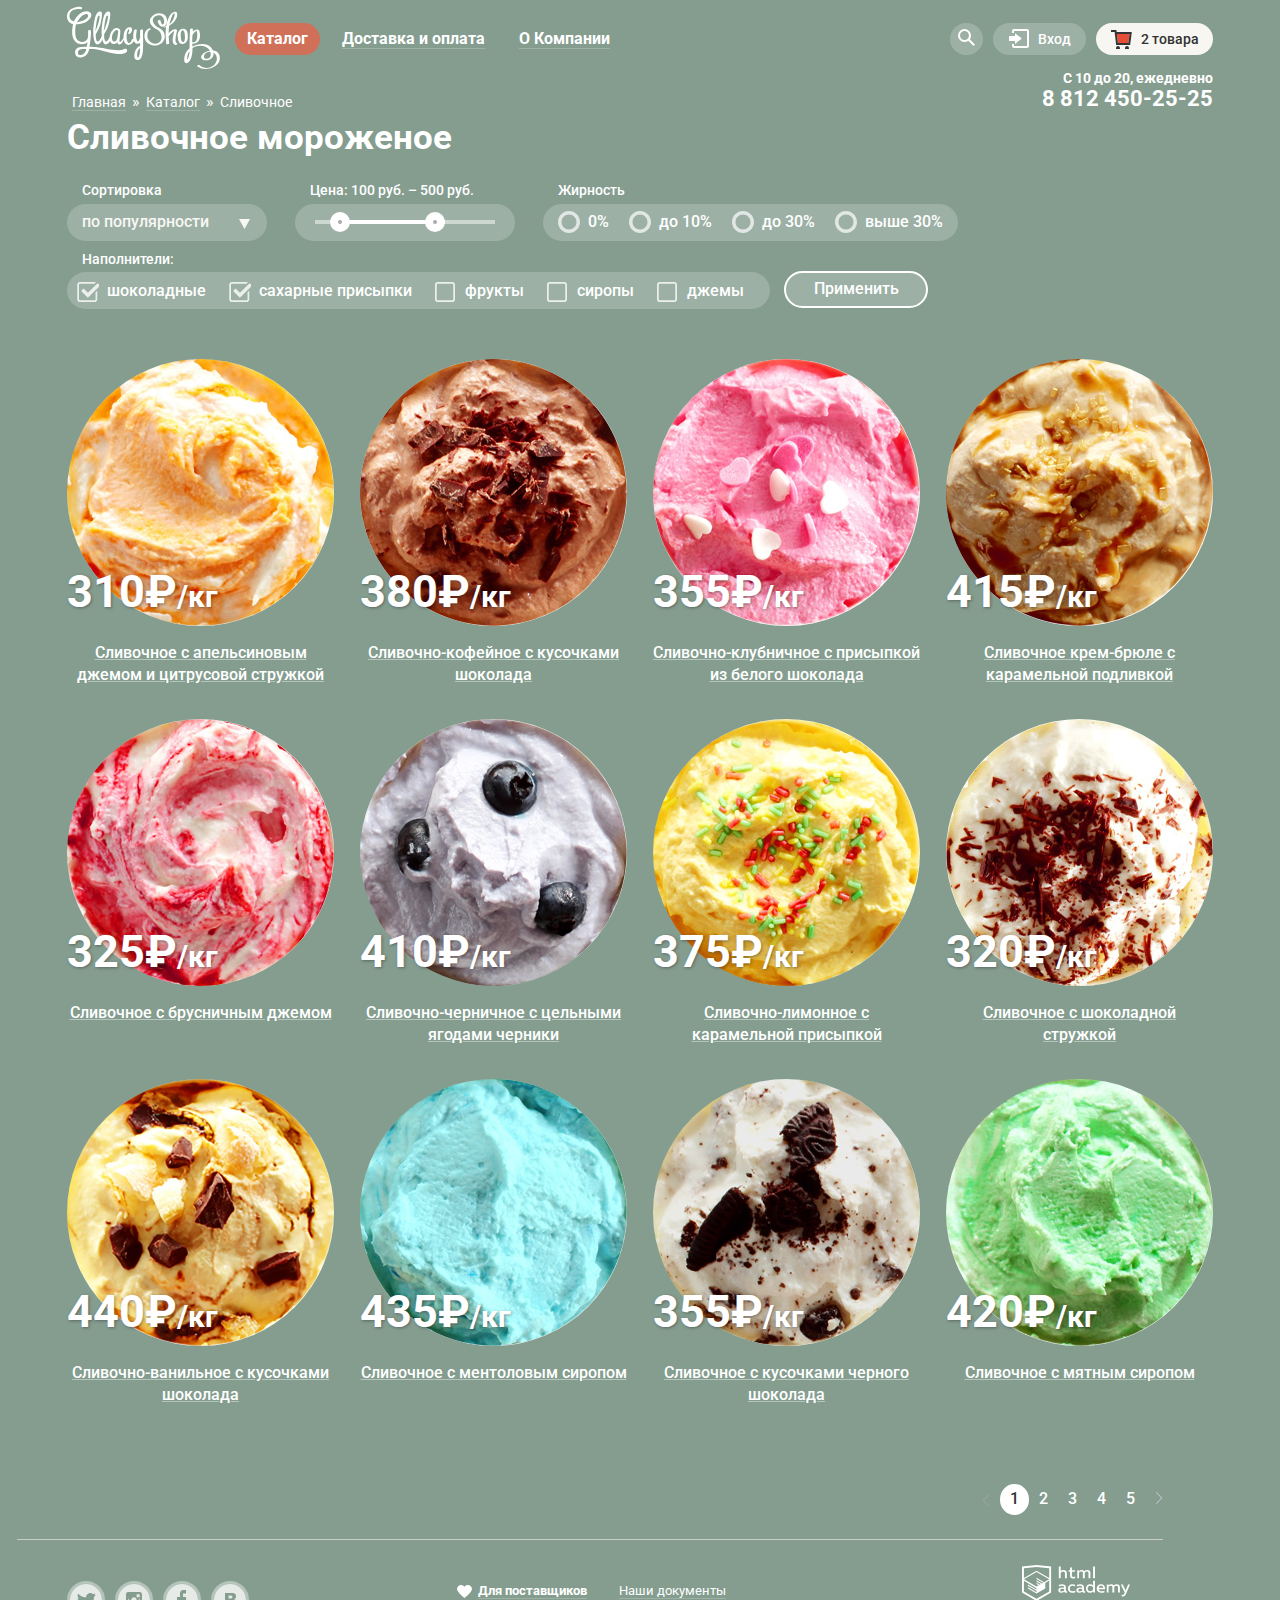
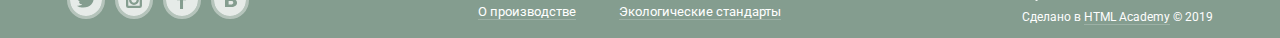
==== commit 5500f06d: "ааа" ====
--- a/catalog.html
+++ b/catalog.html
@@ -28,26 +28,25 @@
           <li class="nav-item"><a href="#">О Компании</a></li>
         </ul>
       </nav>
-        <a href="" class="header-button search-button"></a>
+        <a href="#" class="header-button search-button" aria-label="Поиск"></a>
         <div class="search-wrapper">
         <div class="search-area">
           <form class="" method="get">
-            <label  class="visually-hidden" for="search"></label>
+            <label  class="visually-hidden" for="search">Поиск по сайту</label>
             <input type="search" class="field search-field" id="search" placeholder="Крем-брюле">
           </form>
         </div>
-
-        </div>
-        <a href="#" class="header-button user-nav-button">Вход</a>
+        </div>
+        <a href="#" class="header-button user-nav-button" aria-label="Вход в личный кабинет">Вход</a>
         <div class="user-nav-wrapper">
         <div class="user-nav">
           <form class="user-nav-form" method="get">
             <p>
-              <label class="visually-hidden" for="user-email"></label>
+              <label class="visually-hidden" for="user-email">Email</label>
               <input type="email" class="email-field field" id="user-email" name="user-email"  placeholder="email@example.com">
             </p>
             <p>
-              <label for="user-password" class="visually-hidden"></label>
+              <label for="user-password" class="visually-hidden">Пароль</label>
               <input class="password-field field" id="user-password" type="password" name="password" placeholder="*******">
             </p>
             <button class="login-button btn" type="submit">Войти</button>
@@ -56,19 +55,19 @@
           <a href="#">Новая регистрация</a>
         </div>
         </div>
-        <a href="" class="header-button cart cart-active">2 товара</a>
+        <a href="#" class="header-button cart cart-active" aria-label="Корзина с товарами">2 товара</a>
         <div class="cart-full-wrapper">
         <div class="cart-full">
           <table class="checkout">
             <tr class="checkout-goods">
-              <td class="checkout-goods-delete"><button class="goods-reset-button" type="reset"></button></td>
+              <td class="checkout-goods-delete"><button class="goods-reset-button" type="reset" aria-label="Удалить товар"></button></td>
               <td class="checkout-goods-img"><img class="checkout-img-radius" src="img/checkout-icecream-1.jpg" width="33" height="33" alt="Пломбир с апельсиновым джемом"></td>
               <td class="checkout-goods-name"><a href="#">Пломбир с апельсиновым джемом</a></td>
               <td class="checkout-goods-quantity">1,5 кг х 200 руб.</td>
               <td class="checkout-goods-amount">300 руб.</td>
             </tr>
             <tr class="checkout-goods">
-              <td class="checkout-goods-delete"><button class="goods-reset-button" type="reset"></button></td>
+              <td class="checkout-goods-delete"><button class="goods-reset-button" type="reset"  aria-label="Удалить товар"></button></td>
               <td class="checkout-goods-img"><img class="checkout-img-radius" src="img/checkout-icecream-2.jpg" width="33" height="33"  alt="Клубничный пломбир с присыпкой из белого шоколада"></td>
               <td class="checkout-goods-name"><a href="#">Клубничный пломбир с присыпкой из белого шоколада</a></td>
               <td class="checkout-goods-amount">1,5 кг х 300 руб.</td>
@@ -125,23 +124,23 @@
             <fieldset class="filter-field">
                 <legend class="filter-title">Жирность</legend>
                 <div class="filter-wrapper fat">
-                  <label class="radio">
-                    <input class="radio-input visually-hidden" type="radio" name="fat" value="0">
+                  <input class="radio-input visually-hidden" type="radio" id="fat-0" name="fat" value="0">
+                  <label class="radio" for="fat-0">
                     <span class="radio-button"></span>
                     <span class="radio-label">0%</span>
                   </label>
-                  <label class="radio">
-                    <input class="radio-input visually-hidden"  type="radio" name="fat" value="up to 10" checked>
+                  <input class="radio-input visually-hidden" type="radio" id="up-to-10" name="fat" value="up to 10" checked>
+                  <label class="radio" for="up-to-10">
                     <span class="radio-button"></span>
                     <span class="radio-label">до 10%</span>
                   </label>
-                  <label class="radio">
-                    <input class="radio-input visually-hidden"  type="radio" name="fat" value="up to 30">
+                  <input class="radio-input visually-hidden" type="radio" id="up-to-30" name="fat" value="up to 30">
+                  <label class="radio" for="up-to-30">
                     <span class="radio-button"></span>
                     <span class="radio-label">до 30%</span>
                   </label>
-                  <label class="radio">
-                    <input class="radio-input visually-hidden"  type="radio" name="fat" value="more then 30">
+                  <input class="radio-input visually-hidden" type="radio" id="more-then-30" name="fat" value="more then 30">
+                  <label class="radio" for="more-then-30">
                     <span class="radio-button"></span>
                     <span class="radio-label">выше 30%</span>
                   </label>
--- a/css/style.css
+++ b/css/style.css
@@ -15,11 +15,6 @@
 a {
   text-decoration: none;
 }
-
-button {
-  border: none;
-}
-
 img {
   max-width: 100%;
   height: auto;
@@ -50,6 +45,7 @@
   background-image: linear-gradient(to bottom,#f26843 0%,#e74a35 100%);
   box-shadow: 0 1px 1px #ac1000;
   cursor: pointer;
+  border: none;
 }
 .btn:hover {
   background-color: #ed705e;
@@ -75,14 +71,13 @@
 }
 .field:focus{
   border: solid 2px rgba(46, 136, 228, 0.52);
-  outline: none;
 }
 input[type="text"]::placeholder,
 input[type="email"]::placeholder,
 input[type="search"]::placeholder,
 textarea::placeholder{
   color: #999;
-  font-weight:  normal;
+  font-weight: normal;
 }
 
 input[type="text"],
@@ -697,6 +692,7 @@
   cursor: pointer;
 
 }
+
 .range-controls {
   position: relative;
   padding-top: 16.5px;
@@ -718,12 +714,14 @@
 .range-controls .toggle-min{
   left: 35px;
 }
+
 .range-controls .toggle-max {
   left: 130px;
 }
 .toggle:hover {
   transform: scale(1.1);
 }
+
 .fat {
   display: flex;
   justify-content: space-between;
@@ -735,9 +733,6 @@
   font-weight: 500;
 }
 
-.radio-input {
-
-}
 .radio {
   cursor: pointer;
 }
@@ -755,11 +750,15 @@
 .radio-label {
   padding-left: 30px;
 }
-
-
 .radio-input:checked + .radio-button {
   background: url("../img/radioOn.svg") no-repeat;
+  position: absolute;
   background-size: 22px 22px;
+}
+
+.radio-input:focus + .radio {
+  outline: solid 2px rgba(46, 136, 228, 0.52);
+
 }
 
 .filler  {
@@ -782,7 +781,7 @@
   margin-right: 16px;
 }
 .check-box {
-  width: 20px;
+  width: 22px;
   height: 20px;
   position: absolute;
   padding: 6px;
@@ -802,12 +801,7 @@
 .radio-button:checked:hover {
   opacity: 1;
 }
-.check-box:disabled,
-.radio-button:disabled,
-.check-label:disabled,
-.radio-label:disabled{
-  opacity: 0.1;
-}
+
 
 .filter-button{
   width: 144px;
@@ -977,6 +971,7 @@
   margin: 0 auto;
   background: url("../img/reset.svg") no-repeat;
   cursor: pointer;
+  border: none;
 }
 .checkout-goods-name {
   width: 220px;
@@ -1262,12 +1257,14 @@
 
 
 .contacts {
-  position: relative;
-  margin-bottom: 10px;
+  width: 100%;
+  height: 430px;;
+  position: relative;
+  margin-bottom: 20px;
 }
 .map {
-  width: 1200px;
-  margin-left: -27px;
+  width: 100%;
+  position: absolute;
 }
 
 .adress {
@@ -1276,8 +1273,8 @@
   background-color: #fff;
   border-radius: 10px;
   position: absolute;
-  right: 5px;
-  top: 75px;
+  right: 20%;
+  top: 70px;
   padding-left: 25px;
   color: #323232;
 }
@@ -1374,6 +1371,7 @@
   position: absolute;
   top: 25px;
   right: 25px;
+  border: none;
   cursor: pointer;
 }
 
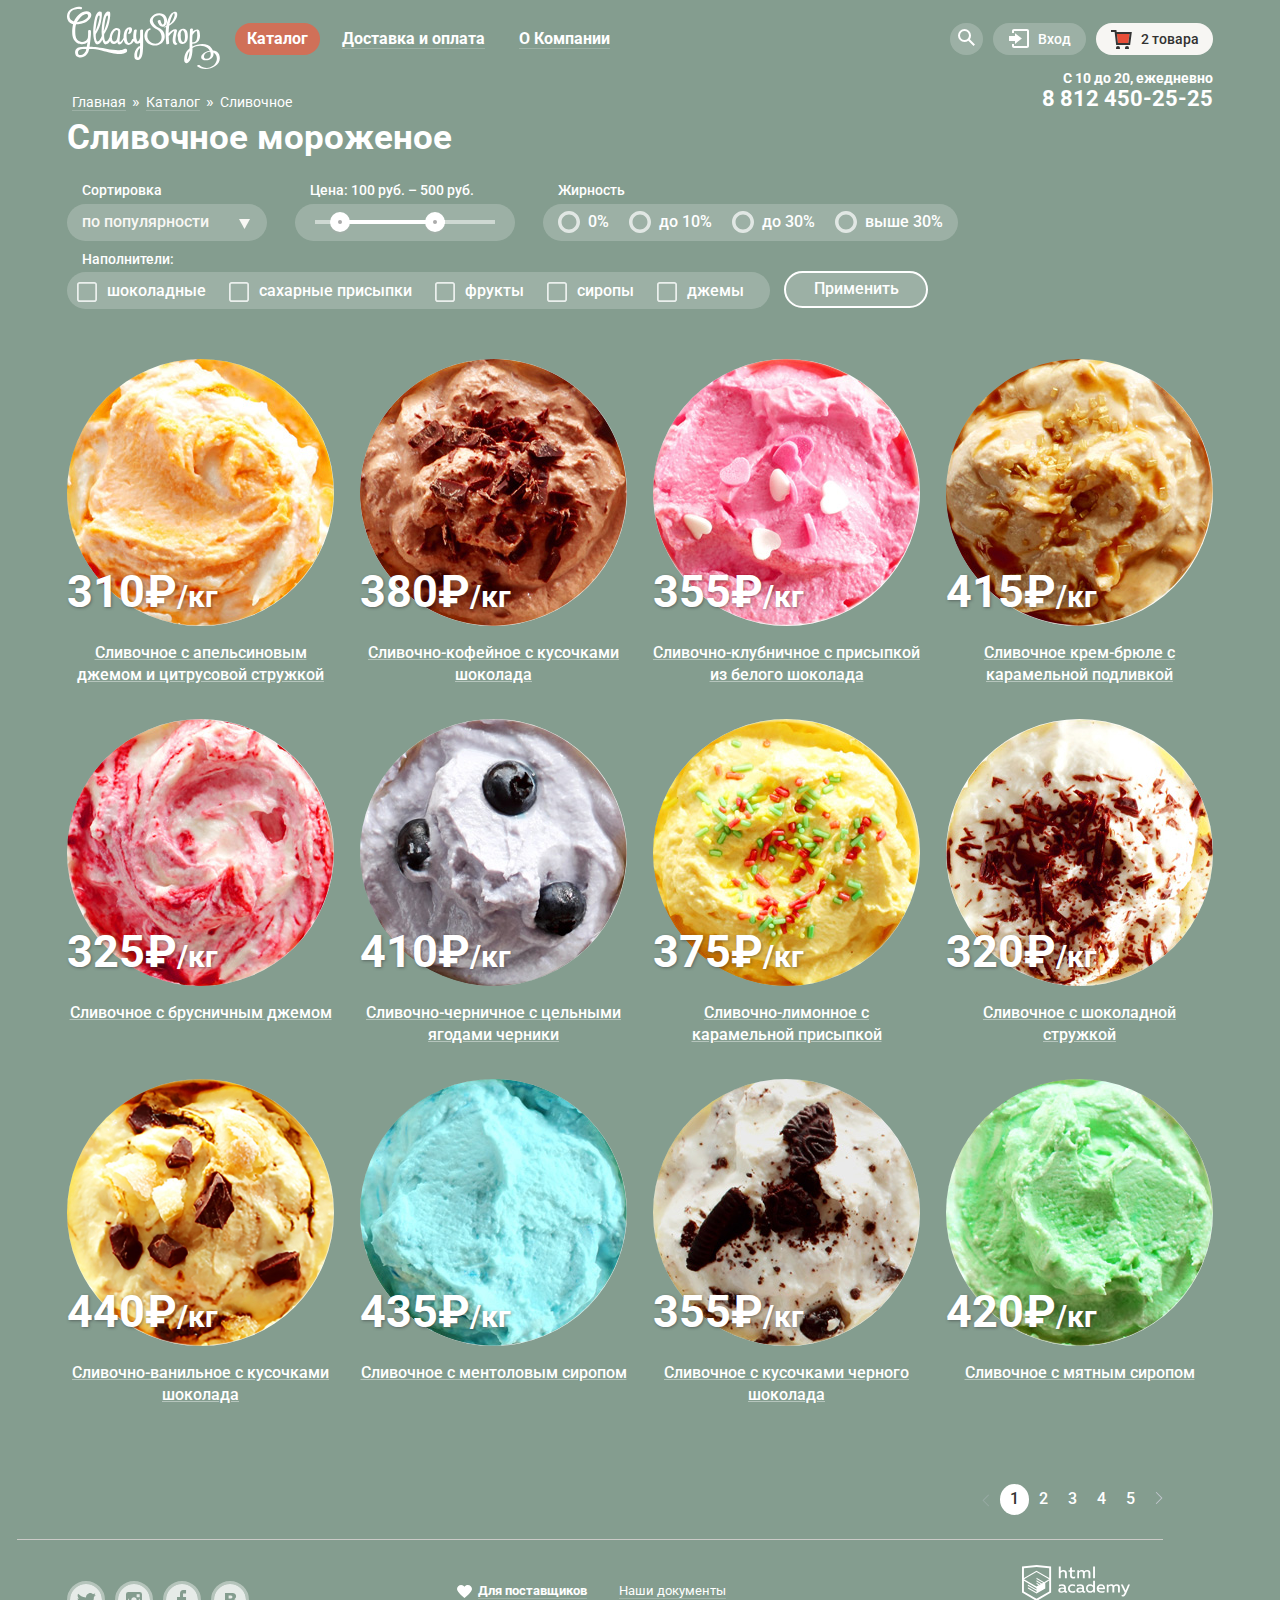
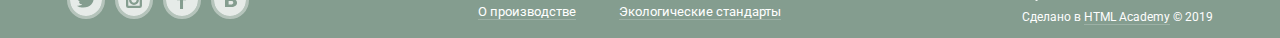
==== commit e0fd8302: "чекбоксы" ====
--- a/catalog.html
+++ b/catalog.html
@@ -149,28 +149,28 @@
             <fieldset class="filter-field">
               <legend class="filter-title">Наполнители:</legend>
               <div class="filter-wrapper filler">
-                <label class="check">
-                  <input class="check-input visually-hidden" type="checkbox" checked>
+                <input class="check-input visually-hidden" id="choko" type="checkbox" checked>
+                <label class="check" for="choko">
                   <span class="check-box"></span>
                   <span class="check-label">шоколадные</span>
                 </label>
-                <label class="check">
-                  <input class="check-input visually-hidden" type="checkbox" checked>
+                <input class="check-input visually-hidden" id="sugar" type="checkbox" checked>
+                <label class="check for" for="sugar">
                   <span class="check-box"></span>
                   <span class="check-label">сахарные присыпки</span>
                 </label>
-                <label class="check">
-                  <input class="check-input visually-hidden" type="checkbox">
+                <input class="check-input visually-hidden" id="fruit" type="checkbox">
+                <label class="check" for="fruit">
                   <span class="check-box"></span>
                   <span class="check-label">фрукты</span>
                 </label>
-                <label class="check">
-                  <input class="check-input visually-hidden" type="checkbox">
+                <input class="check-input visually-hidden" id="syrop" type="checkbox">
+                <label class="check" for="syrop">
                   <span class="check-box"></span>
                   <span class="check-label">сиропы</span>
                 </label>
-                <label class="check">
-                  <input class="check-input visually-hidden" type="checkbox">
+                <input class="check-input visually-hidden" id="jam" type="checkbox">
+                <label class="check" for="jam">
                   <span class="check-box"></span>
                   <span class="check-label">джемы</span>
               </label>
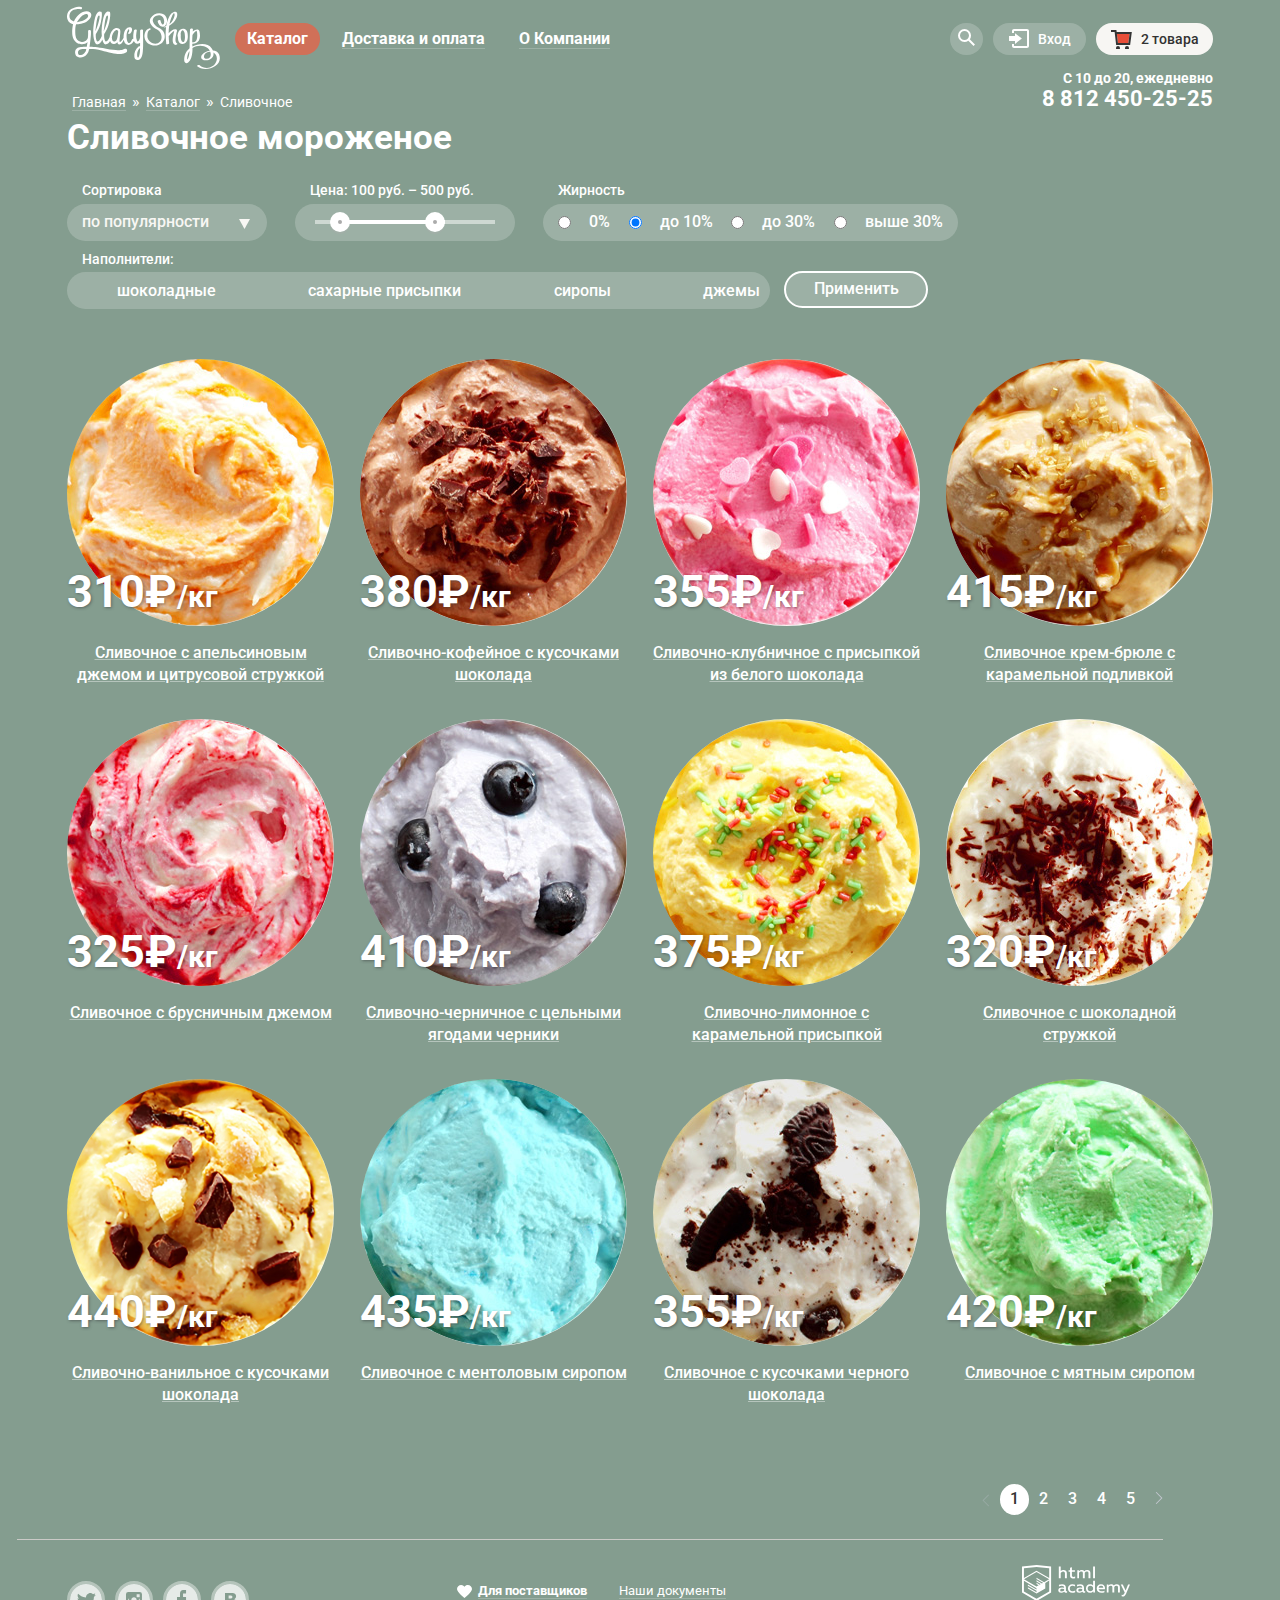
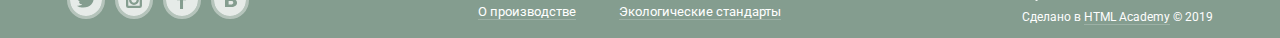
==== commit 3019dfd4: "оп" ====
--- a/catalog.html
+++ b/catalog.html
@@ -124,56 +124,39 @@
             <fieldset class="filter-field">
                 <legend class="filter-title">Жирность</legend>
                 <div class="filter-wrapper fat">
-                  <input class="radio-input visually-hidden" type="radio" id="fat-0" name="fat" value="0">
-                  <label class="radio" for="fat-0">
-                    <span class="radio-button"></span>
-                    <span class="radio-label">0%</span>
-                  </label>
-                  <input class="radio-input visually-hidden" type="radio" id="up-to-10" name="fat" value="up to 10" checked>
-                  <label class="radio" for="up-to-10">
-                    <span class="radio-button"></span>
-                    <span class="radio-label">до 10%</span>
-                  </label>
-                  <input class="radio-input visually-hidden" type="radio" id="up-to-30" name="fat" value="up to 30">
-                  <label class="radio" for="up-to-30">
-                    <span class="radio-button"></span>
-                    <span class="radio-label">до 30%</span>
-                  </label>
-                  <input class="radio-input visually-hidden" type="radio" id="more-then-30" name="fat" value="more then 30">
-                  <label class="radio" for="more-then-30">
-                    <span class="radio-button"></span>
-                    <span class="radio-label">выше 30%</span>
-                  </label>
+
+                  <input class="radio-input" type="radio" id="fat-0" name="fat" value="0">
+                  <label class="radio-label" for="fat-0">0%</label>
+
+                  <input class="radio-input"  type="radio" id="up-to-10" name="fat" value="up to 10" checked>
+                  <label class="radio-label" for="up-to-10">до 10%</label>
+
+                  <input class="radio-input"  type="radio" id="up-to-30" name="fat" value="up to 30">
+                  <label class="radio-label" for="up-to-30">до 30%</label>
+
+                  <input class="radio-input"  type="radio" id="more-then-30" name="fat" value="more then 30">
+                  <label class="radio-label" for="more-then-30">выше 30%</label>
+
                 </div>
             </fieldset>
             <fieldset class="filter-field">
               <legend class="filter-title">Наполнители:</legend>
               <div class="filter-wrapper filler">
-                <input class="check-input visually-hidden" id="choko" type="checkbox" checked>
-                <label class="check" for="choko">
-                  <span class="check-box"></span>
-                  <span class="check-label">шоколадные</span>
-                </label>
-                <input class="check-input visually-hidden" id="sugar" type="checkbox" checked>
-                <label class="check for" for="sugar">
-                  <span class="check-box"></span>
-                  <span class="check-label">сахарные присыпки</span>
-                </label>
-                <input class="check-input visually-hidden" id="fruit" type="checkbox">
-                <label class="check" for="fruit">
-                  <span class="check-box"></span>
-                  <span class="check-label">фрукты</span>
-                </label>
-                <input class="check-input visually-hidden" id="syrop" type="checkbox">
-                <label class="check" for="syrop">
-                  <span class="check-box"></span>
-                  <span class="check-label">сиропы</span>
-                </label>
-                <input class="check-input visually-hidden" id="jam" type="checkbox">
-                <label class="check" for="jam">
-                  <span class="check-box"></span>
-                  <span class="check-label">джемы</span>
-              </label>
+
+                <input class="checkbox-input visually-hidden" id="choko" type="checkbox" checked>
+                <label class="checkbox-label" for="choko">шоколадные</label>
+
+                <input class="checkbox-input visually-hidden" id="sugar" type="checkbox" checked>
+                <label class="checkbox-label" for="sugar">сахарные присыпки</label>
+
+                <input class="checkbox-input visually-hidden"  id="fruit" type="checkbox">
+                <label class="checkbox-label visually-hidden"  for="fruit">фрукты</label>
+
+                <input class="checkbox-input visually-hidden"  id="syrop" type="checkbox">
+                <label class="checkbox-label" for="syrop">сиропы</label>
+
+                <input class="checkbox-input visually-hidden"  id="jam" type="checkbox">
+                <label class="checkbox-label" for="jam">джемы</label>
               </div>
             </fieldset>
             <button class="filter-button" type="submit">Применить</button>
--- a/css/style.css
+++ b/css/style.css
@@ -614,6 +614,11 @@
   padding-left: 15px;
 }
 .filter-wrapper {
+  height: 37px;
+  display: flex;
+  justify-content: space-between;
+  align-items: center;
+  font-weight: 500;
   background-color: rgba(255, 255, 255, 0.2);
   border-radius: 30px;
 }
@@ -690,9 +695,7 @@
   width: 20px;
   height: 22px;
   cursor: pointer;
-
-}
-
+}
 .range-controls {
   position: relative;
   padding-top: 16.5px;
@@ -723,84 +726,27 @@
 }
 
 .fat {
-  display: flex;
-  justify-content: space-between;
-  align-items: center;
   min-width: 415px;
-  height: 37px;
-  position: relative;
   padding: 0 15px;
-  font-weight: 500;
-}
-
-.radio {
-  cursor: pointer;
-}
-.radio-button{
-  width: 25px;
-  height: 25px;
-  top: 7px;
-  position: absolute;
-  opacity: 0.7;
-  background: url("../img/radioOff.svg") no-repeat;
-  background-size: 22px 22px;
-  cursor: pointer;
-}
-
-.radio-label {
-  padding-left: 30px;
-}
-.radio-input:checked + .radio-button {
-  background: url("../img/radioOn.svg") no-repeat;
-  position: absolute;
-  background-size: 22px 22px;
-}
-
-.radio-input:focus + .radio {
-  outline: solid 2px rgba(46, 136, 228, 0.52);
-
+}
+
+.radio-input:focus + .radio-label {
+  outline: 1px;
 }
 
 .filler  {
-  display: flex;
-  justify-content: space-between;
-  align-items: center;
   width: 703px;
-  height: 37px;
   padding: 0 10px;
-  font-weight: 500;
-}
-.check {
-  cursor: pointer;
-}
-.check-input {
-
-}
-.check-label {
-  padding-left: 30px;
-  margin-right: 16px;
-}
-.check-box {
-  width: 22px;
-  height: 20px;
-  position: absolute;
-  padding: 6px;
-  opacity: 0.8;
-  background: url("../img/checkboxOff.svg") no-repeat;
-  background-size: 20px 20px;
-  vertical-align: middle;
-  cursor: pointer;
-}
-.check-input:checked + .check-box {
-  background: url("../img/checkboxOn.svg") no-repeat;
-  background-size: 24px 20px;
-}
-.check-box:hover,
-.check-box:checked:hover,
-.radio-button:hover,
-.radio-button:checked:hover {
-  opacity: 1;
-}
+  position: relative;
+}
+
+.checkbox-label {
+  padding-left: 40px;
+}
+.checkbox-input:focus + .checkbox-label {
+  outline: 1px;
+}
+
 
 
 .filter-button{
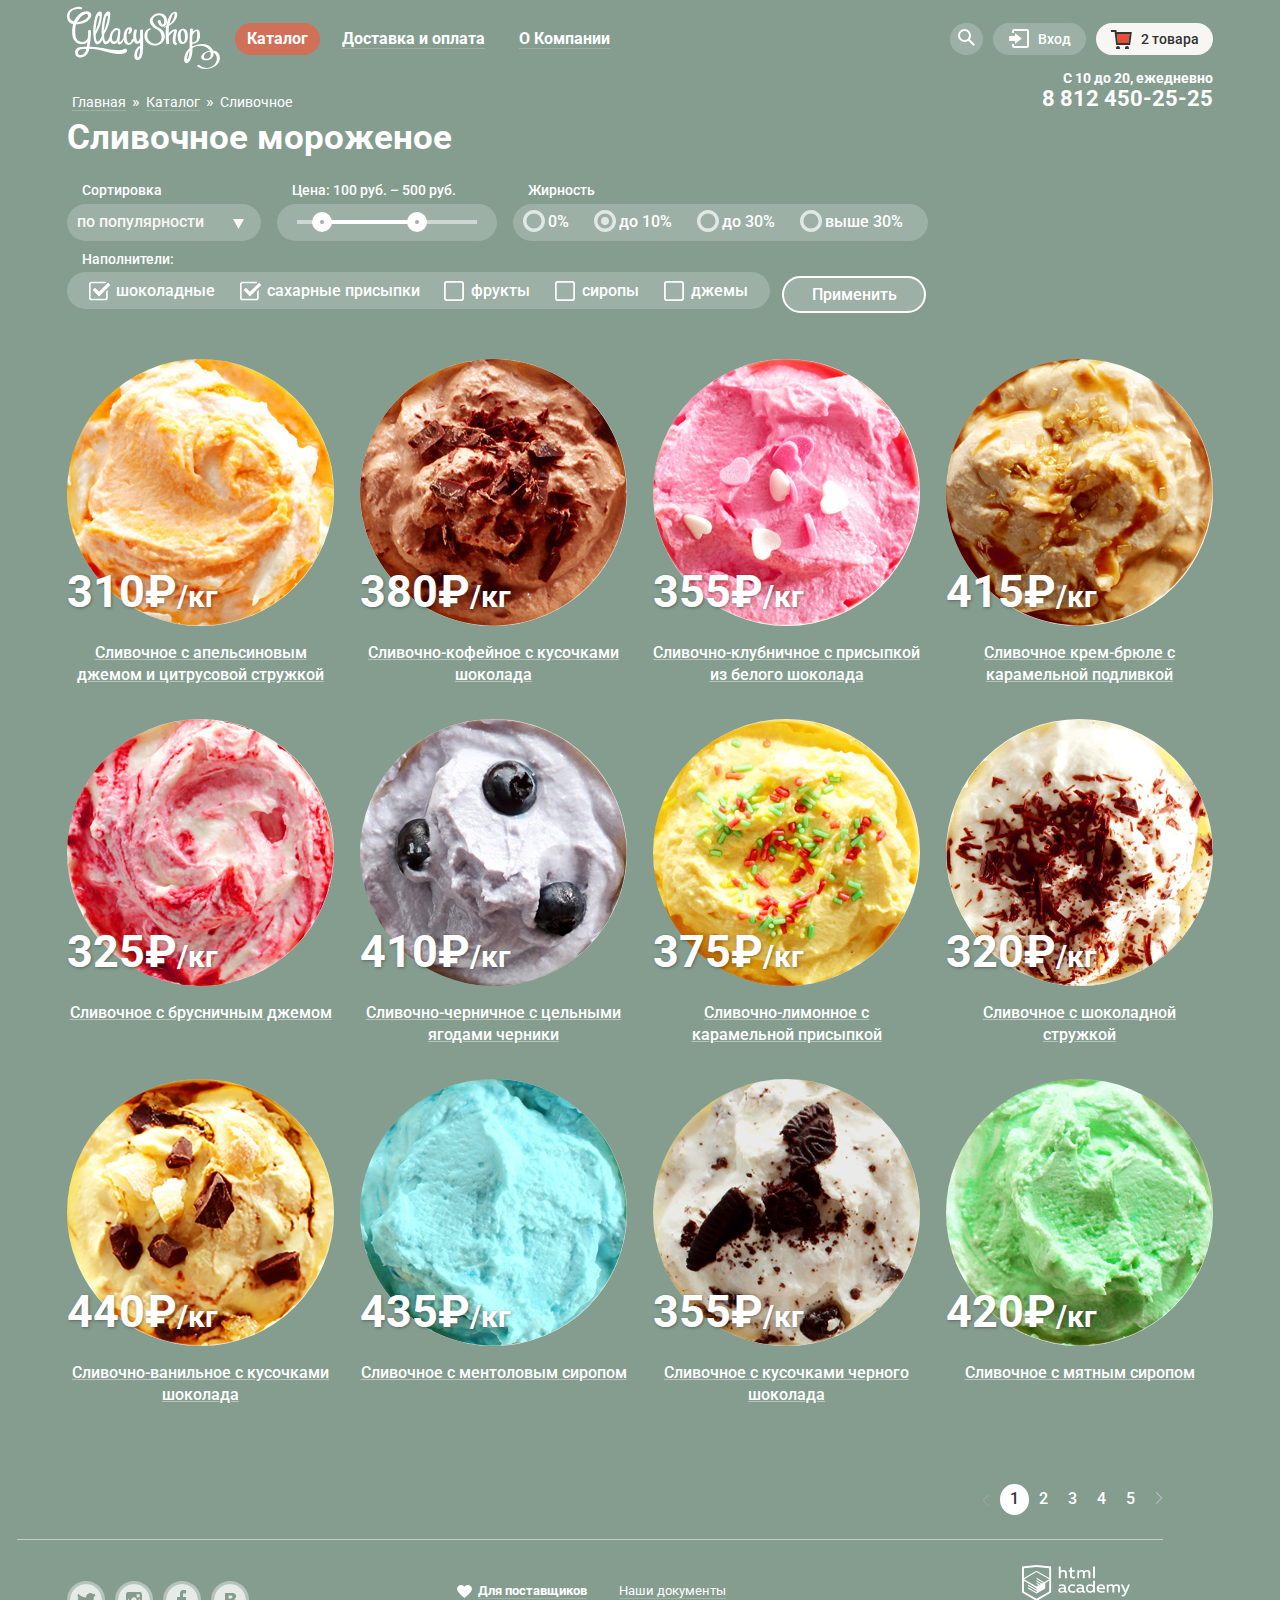
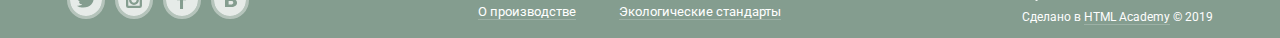
==== commit 93d7f6c3: "Правки 2" ====
--- a/catalog.html
+++ b/catalog.html
@@ -125,16 +125,16 @@
                 <legend class="filter-title">Жирность</legend>
                 <div class="filter-wrapper fat">
 
-                  <input class="radio-input" type="radio" id="fat-0" name="fat" value="0">
+                  <input class="radio-input visually-hidden" type="radio" id="fat-0" name="fat" value="0">
                   <label class="radio-label" for="fat-0">0%</label>
 
-                  <input class="radio-input"  type="radio" id="up-to-10" name="fat" value="up to 10" checked>
+                  <input class="radio-input visually-hidden"  type="radio" id="up-to-10" name="fat" value="up to 10" checked>
                   <label class="radio-label" for="up-to-10">до 10%</label>
 
-                  <input class="radio-input"  type="radio" id="up-to-30" name="fat" value="up to 30">
+                  <input class="radio-input visually-hidden"  type="radio" id="up-to-30" name="fat" value="up to 30">
                   <label class="radio-label" for="up-to-30">до 30%</label>
 
-                  <input class="radio-input"  type="radio" id="more-then-30" name="fat" value="more then 30">
+                  <input class="radio-input visually-hidden"  type="radio" id="more-then-30" name="fat" value="more then 30">
                   <label class="radio-label" for="more-then-30">выше 30%</label>
 
                 </div>
@@ -149,8 +149,8 @@
                 <input class="checkbox-input visually-hidden" id="sugar" type="checkbox" checked>
                 <label class="checkbox-label" for="sugar">сахарные присыпки</label>
 
-                <input class="checkbox-input visually-hidden"  id="fruit" type="checkbox">
-                <label class="checkbox-label visually-hidden"  for="fruit">фрукты</label>
+                <input class="checkbox-input visually-hidden" id="fruit" type="checkbox">
+                <label class="checkbox-label" for="fruit">фрукты</label>
 
                 <input class="checkbox-input visually-hidden"  id="syrop" type="checkbox">
                 <label class="checkbox-label" for="syrop">сиропы</label>
--- a/css/style.css
+++ b/css/style.css
@@ -601,12 +601,14 @@
 .goods-filter {
   display: flex;
   flex-wrap: wrap;
+  align-items: center;
   position: relative;
   margin-left: -7px;
 }
 
 .filter-field {
   border: none ;
+  margin-right: -10px;
 }
 .filter-title {
   font-size: 14px;
@@ -614,11 +616,8 @@
   padding-left: 15px;
 }
 .filter-wrapper {
-  height: 37px;
-  display: flex;
-  justify-content: space-between;
-  align-items: center;
-  font-weight: 500;
+
+
   background-color: rgba(255, 255, 255, 0.2);
   border-radius: 30px;
 }
@@ -635,7 +634,7 @@
   min-width: 194px;
   min-height: 37px;
   position: relative;
-  padding: 9px 15px;
+  padding: 9px 10px;
 
 }
 
@@ -685,6 +684,8 @@
 
 .range-controls {
   min-width: 220px;
+  box-sizing: border-box;
+
 }
 .toggle {
   content: "";
@@ -700,12 +701,12 @@
   position: relative;
   padding-top: 16.5px;
   padding-bottom: 16.5px;
-  padding-left: 20px;
+
 }
 .range-controls .scale {
   width: 180px;
   height: 4px;
-  margin-left: 0;
+  margin-left: 20px;
   background-color: rgba(255, 255, 255, 0.5);
 }
 .range-controls .bar {
@@ -726,27 +727,90 @@
 }
 
 .fat {
+  display: flex;
+  align-items: center;
   min-width: 415px;
-  padding: 0 15px;
+  height: 37px;
+  font-weight: 500;
+
+}
+
+.radio-label {
+  padding: 0 10px;
+  display: flex;
+  align-items: center;
+  cursor: pointer;
+  margin-right: 5px;
+}
+
+.radio-label::before{
+  content: "";
+  width: 25px;
+  height: 25px;
+  opacity: 0.7;
+  background: url("../img/radioOff.svg") no-repeat;
+  background-size: 22px 22px;
+  cursor: pointer;
+
+}
+.radio-input:checked + .radio-label::before{
+  content: "";
+  width: 25px;
+  height: 25px;
+  opacity: 0.7;
+  background: url("../img/radioOn.svg") no-repeat;
+  background-size: 22px 22px;
+  cursor: pointer;
 }
 
 .radio-input:focus + .radio-label {
-  outline: 1px;
+  outline: solid 2px rgba(46, 136, 228, 0.52);
 }
 
 .filler  {
+  display: flex;
+  align-items: center;
+  justify-content: space-around;
   width: 703px;
+  height: 37px;
   padding: 0 10px;
-  position: relative;
+  font-weight: 500;
+  margin-right: 10px;
 }
 
 .checkbox-label {
-  padding-left: 40px;
-}
+
+  display: flex;
+  padding: 0;
+  align-items: center;
+  cursor: pointer;
+}
+.checkbox-label::before {
+  content: "";
+  width: 27px;
+  height: 20px;
+  background: url("../img/checkboxOff.svg") no-repeat;
+  background-size: 20px 20px;
+}
+
+.checkbox-input:checked + .checkbox-label::before{
+  content: "";
+  width: 27px;
+  height: 22px;
+  background: url("../img/checkboxOn.svg") no-repeat;
+  background-size: 22px 22px;
+}
+
 .checkbox-input:focus + .checkbox-label {
-  outline: 1px;
-}
-
+  outline: solid 2px rgba(46, 136, 228, 0.52);
+}
+
+.check-box:hover,
+.check-box:checked:hover,
+.radio-button:hover,
+.radio-button:checked:hover {
+  opacity: 1;
+}
 
 
 .filter-button{
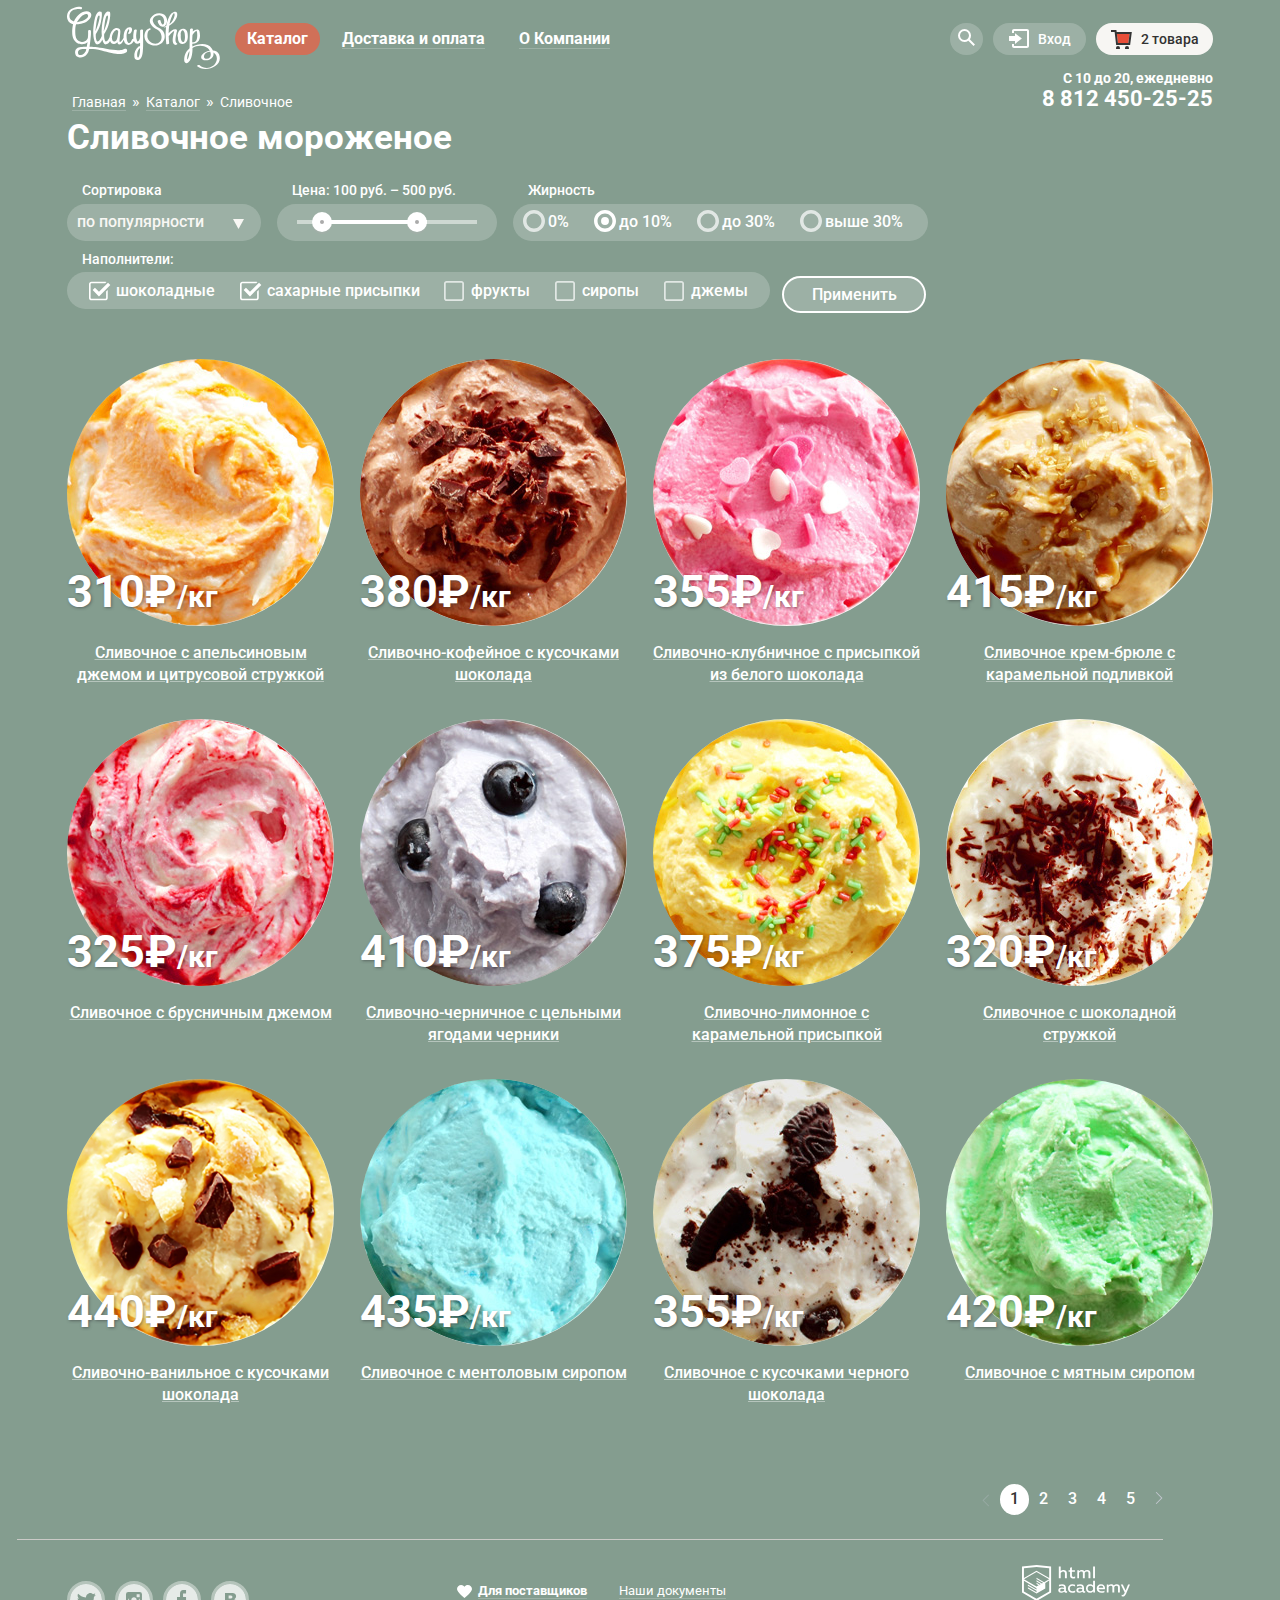
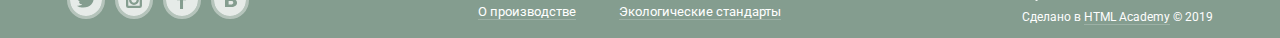
==== commit cd5167c5: "Правки ссылок" ====
--- a/catalog.html
+++ b/catalog.html
@@ -5,7 +5,7 @@
     <title>Сливочное мороженное - Магазин Глейси</title>
     <link href="https://fonts.googleapis.com/css?family=Roboto:400,500,700&display=swap&subset=cyrillic" rel="stylesheet">
     <link rel="stylesheet" href="css/normalize.css">
-    <link rel="stylesheet" href="css/style.css">
+    <link rel="stylesheet" href="css/style.min.css">
   </head>
   <body>
   <input class="visually-hidden" type="radio" id="product-1" name="toggle" checked>
@@ -13,7 +13,7 @@
   <input class="visually-hidden" type="radio" id="product-3" name="toggle">
     <header class="header container">
       <div class="main-header-wrapper">
-      <a class="logo" href="/"><img src="img/gllacy.svg" alt="Магазин мороженного Глейси" width="154" height="64"></a>
+      <a class="logo" href="index.html"><img src="img/gllacy.svg" alt="Магазин мороженного Глейси" width="154" height="64"></a>
       <nav class="main-nav">
         <ul class="nav-list">
           <li class="nav-item active-main-menu"><a>Каталог</a>
@@ -85,7 +85,7 @@
     </header>
     <main class="main-content container">
       <ul class="breadcrumbs-list">
-        <li class="breadcrumbs-item"><a href="/">Главная</a></li>
+        <li class="breadcrumbs-item"><a href="index.html">Главная</a></li>
         <li class="breadcrumbs-item"><a href="#">Каталог</a></li>
         <li class="breadcrumbs-item"><a>Сливочное</a></li>
       </ul>
--- a/css/style.min.css
+++ b/css/style.min.css
@@ -0,0 +1 @@
+.btn,a{text-decoration:none}.btn,body{color:#fff}.btn,.user-nav{vertical-align:middle}.btn,.cart-active,.filter-select,.login-button,.nav-list,.toggle{cursor:pointer}.checkbox-input:focus+.checkbox-label,.radio-input:focus+.radio-label{outline:rgba(46,136,228,.52) solid 2px}body{font-family:Roboto,"Open Sans",sans serif;font-size:16px;background-color:#849d8f}html{box-sizing:border-box}*,::after,::before{box-sizing:inherit}img{max-width:100%;height:auto}.visually-hidden{position:absolute;width:1px;height:1px;margin:-1px;border:0;padding:0;clip:rect(0 0 0 0);overflow:hidden}.site-wrapper{min-width:1146px;background:url(../img/slider-1.png) top center no-repeat #849d8f}.btn{display:inline-block;text-align:center;border-radius:30px;background-color:#f26843;background-image:linear-gradient(to bottom,#f26843 0,#e74a35 100%);box-shadow:0 1px 1px #ac1000;border:none}.blog-new a,.checkout-goods-name:hover,.goods-item a,.user-nav a{text-decoration:underline}.btn:active,.btn:hover{background-color:#ed705e}.btn:hover{box-shadow:0 2px 2px 0 #ac1000;background-image:linear-gradient(to bottom,rgba(255,255,255,.2),rgba(255,255,255,.2)),linear-gradient(to top,#e74a35,#f26843)}.btn:active{box-shadow:inset 0 2px 2px 0 #942718;background-image:linear-gradient(to bottom,rgba(0,0,0,.07),rgba(0,0,0,.07)),linear-gradient(to top,#e74a35,#f26843)}.field{display:block;border-radius:5px;border:1px solid #d3d3d2;background-color:#fff;padding-left:15px}.main-header-wrapper,.nav-list{display:flex;flex-wrap:wrap;position:relative}.field:hover{border:2px solid rgba(154,154,154,.52)}.field:focus{border:2px solid rgba(46,136,228,.52)}input[type=text]::placeholder,input[type=email]::placeholder,input[type=search]::placeholder,textarea::placeholder{color:#999;font-weight:400}input[type=text],input[type=email],input[type=search]{color:#323232;font-weight:700}.main-header-wrapper{min-height:77px;align-items:center;z-index:10}.container{width:1146px;margin:0 auto}.logo{width:153px;height:65px;border:none}.nav-list{list-style:none;line-height:32px;max-width:700px;margin-left:-25px}.nav-item{margin-right:10px;padding:0 12px}.nav-item:hover{background-color:#f7f6f3;border-radius:20px}.nav-item:hover a{color:#323232}.nav-item a{font-weight:700;font-size:16px;color:#fff;line-height:18px;border-bottom:1px solid rgba(255,255,255,.2)}.nav-item:first-child:hover .catalog-nav-list{display:block}.nav-item a:hover{color:#323232}.active-main-menu{background-color:#d07058;border-radius:20px;border:none}.active-main-menu a{border:none}.catalog-nav-list{display:none;list-style:none;min-width:143px;position:absolute;top:26px;left:28px;box-shadow:0 20px 20px 0 rgba(0,0,0,.4);border-radius:5px;padding:10px 0 0;margin:0;cursor:pointer}.catalog-nav-list a{font-size:14px;font-weight:400;line-height:16px;color:#323232;border:none}.catalog-nav-item{padding-left:20px;border-bottom:10px;background-color:#f8f7f4}.catalog-nav-item:first-child a{font-weight:700}.catalog-nav-item:first-child{padding:3px 20px;border-radius:5px 5px 0 0}.catalog-nav-item:first-child:after{content:"";position:absolute;top:47px;right:5px;width:132px;height:1px;background-color:#cacac7}.catalog-nav-item:last-child{padding-bottom:5px;border-radius:0 0 5px 5px}.catalog-nav-list li:hover{background-color:#fbded7}.catalog-nav-list li:active{background-color:#f6b5a5}.active-sub-menu,.catalog-nav-list li:visited{background-color:#d07058}.active-sub-menu a[href*="#"]{color:#fff}.active-sub-menu a:hover,.catalog-nav-item:hover a,.user-nav a{color:#323232}.search-button{position:relative;min-width:33px;margin-right:10px;border-radius:50%;margin-left:auto}.search-button::before{content:"";background:url(../img/search.svg) no-repeat;position:absolute;top:6px;left:8px;width:21px;height:19px}.search-button:hover:before{background:url(../img/search-active.svg) no-repeat}.cart:hover,.search-button:hover,.user-nav-button:hover{background-color:#f7f6f3;color:#323232}.search-area,.user-nav{box-shadow:0 20px 20px 0 rgba(0,0,0,.4);background-color:#f8f7f4;border-radius:5px}.search-wrapper{display:none;padding-bottom:10px;position:absolute;top:50px;right:210px;padding-top:10px}.search-area{min-width:341px;min-height:84px;padding-top:.1px}.search-field{width:311px;height:44px;margin:20px auto}.cart-full-wrapper:focus-within,.search-button:focus+.search-wrapper,.search-button:hover+.search-wrapper,.search-wrapper:focus-within,.search-wrapper:hover,.user-nav-wrapper:focus-within{display:block}.user-nav-wrapper{display:none;position:absolute;z-index:1;top:50px;right:110px;padding-top:10px}.cart-active:focus+.cart-full-wrapper,.cart-active:hover+.cart-full-wrapper,.cart-full-wrapper:hover,.user-nav a,.user-nav-button:focus+.user-nav-wrapper,.user-nav-button:hover+.user-nav-wrapper,.user-nav-form,.user-nav-wrapper:hover{display:block}.user-nav{min-width:277px;min-height:214px;padding-top:5px}.user-nav a{font-size:13px;margin-left:140px;padding:2px}.user-nav a:hover{color:#e84d37}.email-field,.password-field{width:241px;height:44px;margin:15px auto}.cart::before,.user-nav-button::before{width:21px;height:19px;content:""}.password-field{margin-bottom:25px}.header-button{min-height:32px;color:#fff;font-size:14px;font-weight:500;line-height:14px;border-radius:20px;padding:9px 0;background:rgba(255,255,255,.2)}.login-button{position:absolute;top:155px;left:20px;min-width:100px;min-height:44px;border-radius:20px}.user-nav-button{position:relative;min-width:93px;padding-left:45px}.user-nav-button::before{background:url(../img/signin.svg) no-repeat;position:absolute;top:6px;left:16px}.user-nav-button:hover:before{background:url(../img/signin-active.svg) no-repeat;color:#323232}.cart{position:relative;margin-left:10px;padding-left:45px;min-width:100px}.promo-text,.promo-title{padding-left:20px;font-weight:700}.cart::before{background:url(../img/basket.svg) no-repeat;position:absolute;left:15px;top:7px}.cart:hover:before{background:url(../img/basket-active.svg) no-repeat;color:#323232}.cart-active{width:117px;background-color:#f7f6f3;font-weight:500;color:#323232}.cart-active:before{content:"";background:url(../img/basket-active.svg) no-repeat}.opening-hours{position:absolute;right:0;top:56px;font-size:14px;font-weight:700;line-height:16px;text-align:right}.opening-hours a{font-size:22px;line-height:26px;text-align:right;color:#fff}.checkout-button,.checkout-goods-delete,.goods-item a,.slider{text-align:center}.opening-hours a:hover{color:#ffbc9e}.main-content .title{font-size:35px;line-height:41px;margin-top:-10px}.breadcrumbs-list{display:flex;flex-wrap:wrap;list-style:none;margin-left:-35px}.breadcrumbs-item{position:relative}.breadcrumbs-item a{list-style:none;font-size:14px;line-height:16px;margin-right:20px;color:#fff}.breadcrumbs-item a:hover{color:#ffbc9e}.breadcrumbs-item:not(:last-child):after{content:"»";left:60px;position:absolute}.first-promo,.second-promo{width:560px;min-height:229px;position:relative;border-radius:15px}.breadcrumbs-item [href]{border-bottom:1px solid rgba(255,255,255,.2)}.breadcrumbs-item:last-child a:hover{color:#fff}.promo{display:flex;justify-content:space-between;flex-wrap:wrap;margin-top:40px}.first-promo{background:url(../img/raspberries-bg.jpg) no-repeat #DC143C}.second-promo{background:url(../img/chocolate-bg.jpg) no-repeat #904101}.promo-title{font-size:35px;line-height:41px;margin:10px 0;padding-top:10px}.promo-text{font-size:18px;line-height:22px;padding-right:20px}.blog-new .title,.fat,.features-title,.filler,.filter-button,.filter-button:hover,.filter-select,.filter-title{font-weight:500}.promo-button{position:absolute;bottom:10%;right:3%;color:#fff;font-size:18px;padding:12px 26px}.features{background:url(../img/wafer-bg.jpg) no-repeat #eeecca;width:1146px;height:306px;border-radius:15px;font-size:16px;color:#323232;margin-top:-20px;margin-bottom:40px}.features-title{display:inline-block;font-size:24px;line-height:30px;padding-left:20px;vertical-align:center}.features-list{list-style:none;display:flex;justify-content:space-around;flex-wrap:wrap;margin:0}.features-item{width:480px;margin-bottom:25px;position:relative;line-height:22px;letter-spacing:normal}.icecream::before,.leaf:before{content:"";position:absolute;left:-55px}.icecream::before{background:url(../img/icecream.svg) no-repeat;top:-15px;width:49px;height:49px}.leaf:before{background:url(../img/leaf.svg) no-repeat;top:-18px;width:49px;height:49px}.cow:before,.termometr:before{position:absolute;left:-52px;width:49px;height:49px;content:""}.cow:before{background:url(../img/cow.svg) no-repeat;top:-16px}.termometr:before{background:url(../img/termometr.svg) no-repeat;top:-19px}.goods-filter{display:flex;flex-wrap:wrap;align-items:center;position:relative;margin-left:-7px}.filter-field{border:none;margin-right:-10px}.filter-title{font-size:14px;padding-left:15px}.filter-wrapper{background-color:rgba(255,255,255,.2);border-radius:30px}select::-ms-expand{display:none}select{-webkit-appearance:none;-moz-appearance:none;appearance:none;border:none}.select{min-width:194px;min-height:37px;position:relative;padding:9px 10px}.filter-select{min-width:170px;min-height:18px;background:0 0;color:#f8f7f4}.filter-select option{font-size:14px;font-weight:500;color:#333}.filter-select:focus,.filter-select:hover,.select:hover select{color:#323232}.filter-select:focus+.select-icon,.filter-select:hover+.select-icon{fill:#333}.select:focus,.select:hover{border:none;background-color:#fff;color:#323232}.select-icon{position:absolute;z-index:1;top:15px;right:17px;width:11px;height:10px;fill:#f8f7f4;pointer-events:none}.toggle{content:"";background:url(../img/toggle.svg) no-repeat;position:absolute;top:8px;left:10px;width:20px;height:22px}.range-controls{min-width:220px;box-sizing:border-box;position:relative;padding-top:16.5px;padding-bottom:16.5px}.range-controls .scale{width:180px;height:4px;margin-left:20px;background-color:rgba(255,255,255,.5)}.range-controls .bar{height:4px;width:100px;background-color:#fff;margin-left:30px}.range-controls .toggle-min{left:35px}.range-controls .toggle-max{left:130px}.toggle:hover{transform:scale(1.1)}.fat{display:flex;align-items:center;min-width:415px;height:37px}.filler,.radio-label{align-items:center;padding:0 10px;display:flex}.radio-input:checked+.radio-label::before,.radio-label::before{width:25px;height:25px;cursor:pointer;content:""}.radio-label{cursor:pointer;margin-right:5px}.radio-label::before{opacity:.7;background:url(../img/radioOff.svg) no-repeat;background-size:22px 22px}.radio-label:hover:before{opacity:1}.radio-input:checked+.radio-label::before{opacity:1;background:url(../img/radioOn.svg) no-repeat;background-size:22px 22px}.filler{justify-content:space-around;width:703px;height:37px;margin-right:10px}.checkbox-label{display:flex;padding:0;align-items:center;cursor:pointer}.checkbox-label::before{content:"";width:27px;height:20px;opacity:.7;background:url(../img/checkboxOff.svg) no-repeat;background-size:20px 20px}.checkbox-input:checked+.checkbox-label::before{content:"";width:27px;height:22px;opacity:1;background:url(../img/checkboxOn.svg) no-repeat;background-size:22px 22px}.checkbox-label:hover:before{opacity:1}.filter-button{width:144px;height:37px;color:#fff;border:2px solid #fff;background-color:rgba(255,255,255,.2);border-radius:20px;margin-top:20px;cursor:pointer}.filter-button:hover{background-color:#fff;color:#323232}.filter-button:active{box-shadow:inset 0 2px 1px 0 #696969;background-color:#ededed}.cart-full,.goods-item:hover:after{box-shadow:0 20px 20px 0 rgba(0,0,0,.4)}.wrapper-area{display:flex;justify-content:space-between;flex-wrap:wrap;margin-bottom:40px}.blog-new{background:url(../img/strawberry-bg.jpg) no-repeat #fff;min-width:560px;min-height:220px;border-radius:15px;padding-left:20px}.blog-new .title{color:#323232;font-size:16px;padding-top:25px;margin-bottom:-7px}.blog-new a{font-size:24px;line-height:30px;color:#323232;font-weight:700}.blog-new a:hover{color:#ffbc9e}.subscribe{background-image:url(../img/subscribe-bg.svg);background-repeat:no-repeat;position:relative;border-radius:10px;width:560px;padding-top:20px;padding-left:27px}.subscribe::before{content:"";background-color:#f8f7f4;border-radius:10px;position:absolute;top:4px;left:6px;width:549px;min-height:211px}.subscribe p{width:506px;line-height:22px;color:#5a5a5a;position:absolute}.subscribe-form{display:flex;position:absolute;top:70%;min-height:44px;width:368px;margin-top:-15px}.subscribe-button{min-width:129px;height:44px;font-weight:700}.subscribe-email{min-width:368px;height:44px;margin-right:11px;color:#999;padding-left:12px;line-height:44px}.cart-full,.checkout-goods-name a{color:#323232}.cart-full-wrapper{display:none;position:absolute;z-index:1;top:50px;right:0;padding-top:10px}.cart-full{width:540px;min-height:240px;background-color:#f8f7f4;border-radius:5px;font-size:13px}.checkout-goods-name a:hover{color:#e84d37}.checkout{width:100%;padding:15px 0;position:relative}.checkout:after{content:"";position:absolute;top:130px;width:510px;margin-left:15px;height:1px;background:#cacac7}.checkout-goods{height:50px}.checkout-goods-delete,.checkout-goods-img{width:33px;height:33px}.checkout-img-radius{border-radius:33px}.goods-reset-button{width:11px;height:11px;margin:0 auto;background:url(../img/reset.svg) no-repeat;cursor:pointer;border:none}.checkout-goods-name{width:250px;padding-left:10px}.checkout-goods-quantity{width:130px;padding:0 10px}.checkout-goods-amount{padding:0 10px}.checkout-total-amount{font-size:15px;font-weight:700;color:#323232;padding:12px 20px;float:right}.checkout-button{display:block;position:absolute;right:20px;bottom:20px;width:170px;height:44px;font-size:18px;font-weight:700;line-height:44px}.goods-item span,.price{font-weight:700;line-height:45px;text-shadow:.5px .9px 3px rgba(49,50,53,.5);color:#fff}.goods-list{list-style:none;display:flex;flex-wrap:wrap;justify-content:space-between;align-items:center;margin-top:40px;padding:0}.goods-item{width:267px;height:360px;position:relative}.goods-item img{position:relative;z-index:-5}.price{position:absolute;top:165px;font-size:45px}.bestsellers .goods-item::before{content:"";background:url(../img/hits.svg) no-repeat;position:absolute;z-index:6;width:61px;height:61px}.goods-link{padding-bottom:10px}.goods-item span{font-size:30px}.goods-item a{display:block;position:relative;z-index:5;font-weight:500;font-size:16px;line-height:22px;color:#fff;text-decoration-color:rgba(255,255,255,.4)}.goods-item a:hover{color:#ffbc9e}.round{border-radius:267px}.items-name{border:none}.goods-item:hover{z-index:10}.goods-item:hover:after{content:"";position:absolute;z-index:3;left:-13px;top:-8px;width:293px;height:405px;border-radius:5px;opacity:.2;background-color:#f8f7f4}.goods-item .quick-view{display:none;width:200px;height:44px;font-size:18px;line-height:44px;vertical-align:center;position:relative;color:#fff;text-decoration:none;margin:10px auto}.goods-item:hover>.quick-view{display:block;color:#fff}.pagination-list{position:relative;display:flex;justify-content:flex-end;flex-wrap:wrap;list-style:none;margin-top:45px;margin-bottom:50px;margin-right:40px}.pagination-list a{display:block;padding:6px 10px;font-size:16px;font-weight:500;color:#fff}.pagination-list a:hover{border-radius:50%;background-color:#fff;color:#323232}.pagination-list a:active{opacity:.2;color:#000}.pagination-list:after{content:"";position:absolute;top:55px;right:10px;width:1146px;height:1px;background:#cacac7}.prev-pages{transform:rotate(180deg)}.pagination-list .disabled{opacity:.3}.pagination-list .disabled:hover{background-color:#849d8f}.pagination-list .active{border-radius:50%;background-color:#fff}.active a{color:#323232}.main-content+.title{font-size:35px;font-weight:700;line-height:41px;margin-left:30px;margin-top:-10px}.slider{position:relative;padding-top:321px;color:#fff}.adress,.adress a[href^=tel]{color:#323232}.slider-list{margin:0;padding:0;list-style:none}.slide{display:none}.slide-title{width:700px;margin:0 auto 24px;font-size:60px;line-height:60px;font-weight:800}.slider-button{padding:12px 44px;font-weight:600;font-size:31px;line-height:41px}.slider-controls{position:absolute;bottom:23px;left:5px;z-index:20;font-size:0}.slider-controls label{display:inline-block;width:20px;height:20px;margin-right:8px;background-color:transparent;border:2px solid #fff;border-radius:50%;cursor:pointer;vertical-align:bottom}.contacts,.iframe{width:100%;height:430px}.adress,.modal{border-radius:10px}#product-1:checked~.site-wrapper{background-color:#849d8f;background-image:url(../img/slider-1.png)}#product-2:checked~.site-wrapper{background-color:#8996a6;background-image:url(../img/slider-2.png)}#product-3:checked~.site-wrapper{background-color:#9d8b84;background-image:url(../img/slider-3.png)}#product-1:checked~.site-wrapper label[for=product-1],#product-2:checked~.site-wrapper label[for=product-2],#product-3:checked~.site-wrapper label[for=product-3],.adress{background-color:#fff}#product-1:checked~.site-wrapper #slide1,#product-2:checked~.site-wrapper #slide2,#product-3:checked~.site-wrapper #slide3{display:block}.contacts{position:relative;margin-bottom:20px}.map{width:100%;position:absolute}.adress-wrapper{width:1200px;height:100%;margin:0 auto;position:relative}.adress{width:302px;min-height:305px;position:absolute;right:30px;top:70px;padding-left:25px}.adress .title{width:150px;font-size:14px;font-weight:400;line-height:20px;padding-top:35px}.adress span{display:inline-block;width:250px;font-size:18px;line-height:24px;font-weight:700;margin-top:-5px}.adress p{width:250px;font-size:14px;font-weight:400;line-height:20px}.adress a{font-size:18px;font-weight:700;line-height:24px}.adress a:hover{color:#ffbc9e}.feedback-button{width:252px;height:44px;font-weight:700;color:#fff;padding:10px 0}.footer{display:flex;flex-wrap:wrap;justify-content:space-between;margin-top:10px}.modal{display:none;position:fixed;top:50%;left:50%;margin-top:-180px;margin-left:-240px;z-index:15;width:478px;height:443px;background-color:#f8f7f4}.close-button,.modal-button{position:absolute;right:25px}.modal-show{display:block;animation:bounce .6s}.feedback .email-field,.user-name-field{width:267px;height:44px;margin-left:24px}.mesagge-area{width:428px;height:155px;background-color:#fff;color:#323232;margin:0 24px;padding-top:10px}.close-button{content:"";background:url(../img/close.svg) no-repeat;width:18px;height:17px;top:25px;border:none;cursor:pointer}.modal .title{font-size:24px;font-weight:500;color:#323232;line-height:24px;padding-left:24px}.modal-button{width:139px;height:44px;vertical-align:middle;bottom:25px}@keyframes bounce{0%{transform:translateY(-2000px)}70%{transform:translateY(30px)}90%{transform:translateY(-10px)}100%{transform:translateY(0)}}.developer{font-size:12px;line-height:18px;text-align:left;color:#fefefe}.developer a:last-child{color:#fefefe;border-bottom:1px solid rgba(255,255,255,.2)}.developer a:hover{color:#ffbc9e}.developer img{margin-bottom:-10px}.socials-list{display:flex;list-style:none;flex-wrap:wrap;padding:0}.socials-item a{display:block;width:38px;height:38px;margin-right:10px;border-radius:50%;border:3px solid rgba(255,255,255,.5)}.socials-item:last-child a{margin-right:0}.twitter{background:url(../img/twitter.svg) 3px 3px no-repeat;opacity:.8}.instagram{background:url(../img/insta.svg) 3px 3px no-repeat;opacity:.8}.facebook{background:url(../img/facebook.svg) 3px 3px no-repeat;opacity:.8}.vkontakte{background:url(../img/vk.svg) 3px 3px no-repeat;opacity:.8}.facebook:hover,.instagram:hover,.twitter:hover,.vkontakte:hover{opacity:1}.facebook:active,.instagram:active,.twitter:active,.vkontakte:active{opacity:.5}.company-info-list{display:flex;flex-wrap:wrap;list-style:none;width:315px;padding:0}.company-info-item a{font-size:13px;line-height:18px;color:#fff;border-bottom:1px solid rgba(255,255,255,.2)}.company-info-item a:hover{color:#ffbc9e}.company-info-item{min-width:141px;position:relative}.company-info-item:first-child:before{content:"";background:url(../img/heart.svg) no-repeat;position:absolute;top:4px;left:-21px;width:15px;height:13px}.company-info-item:first-child{font-weight:700}